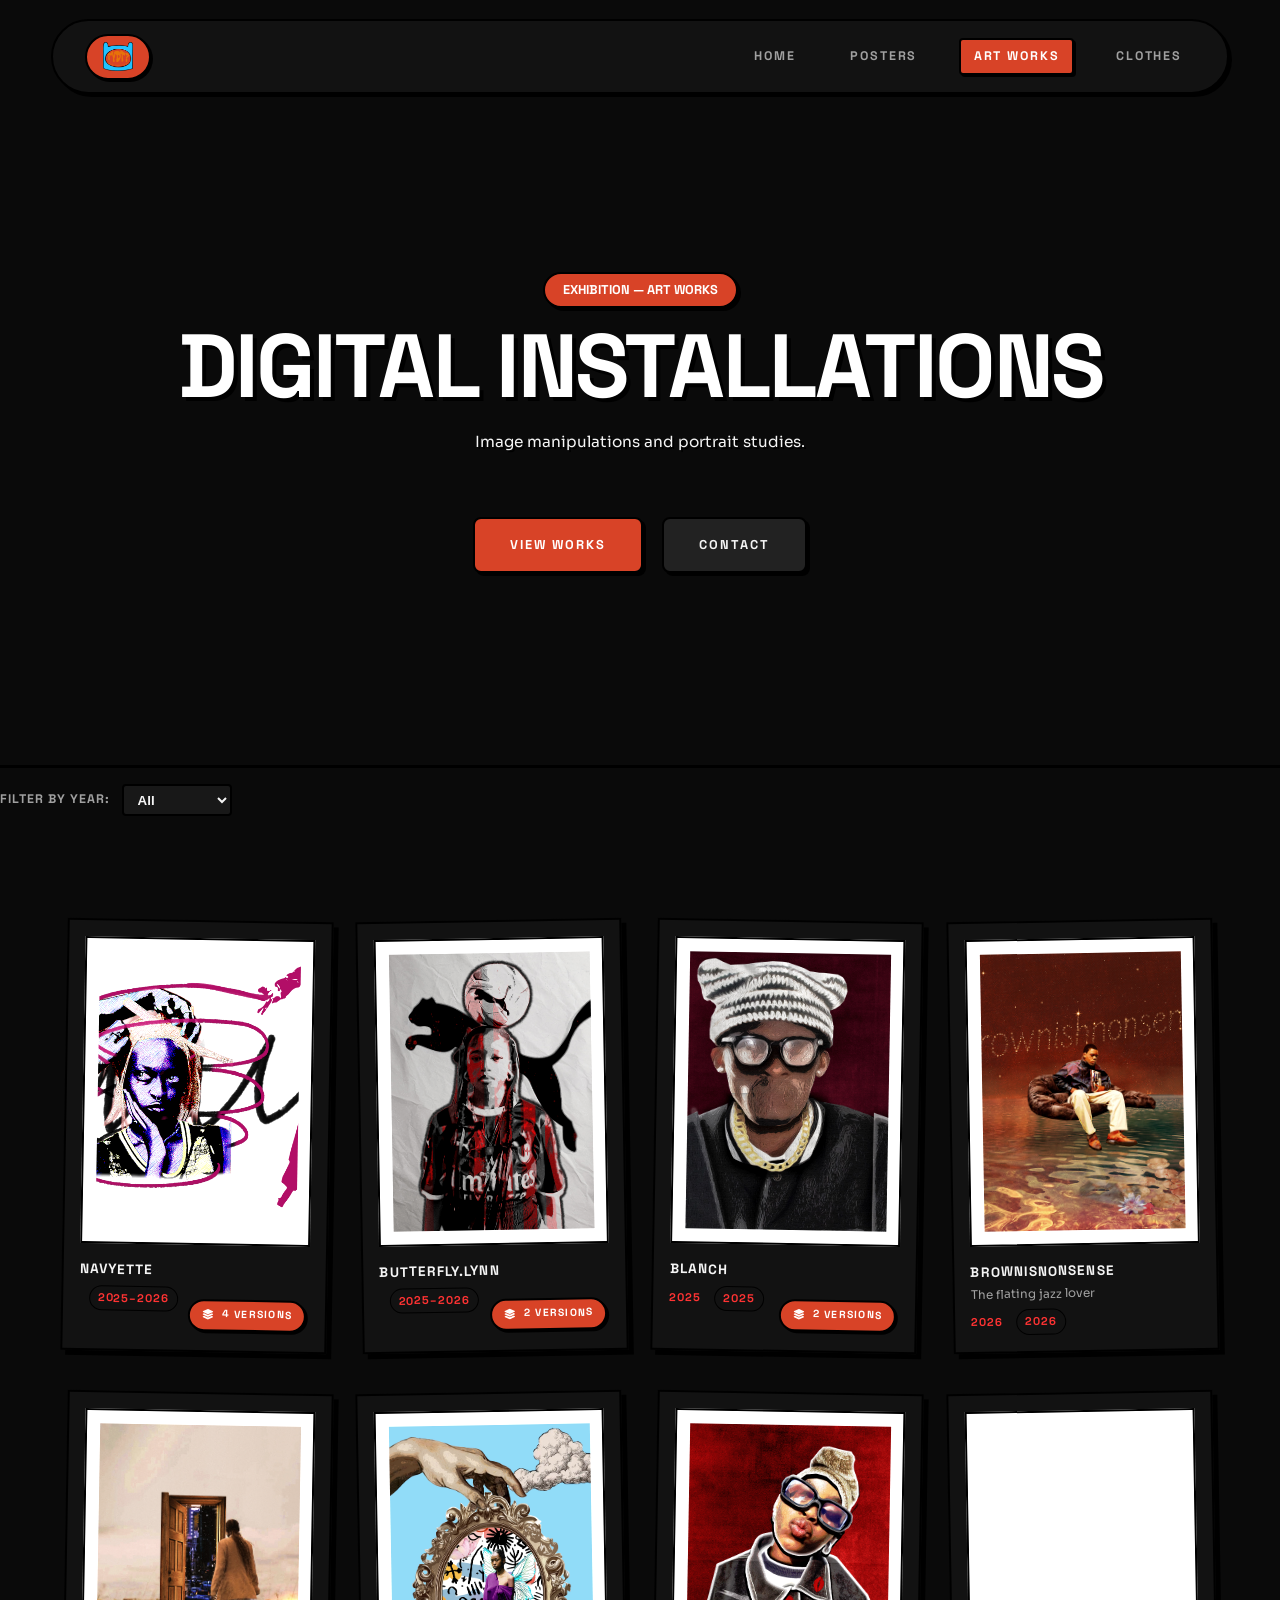
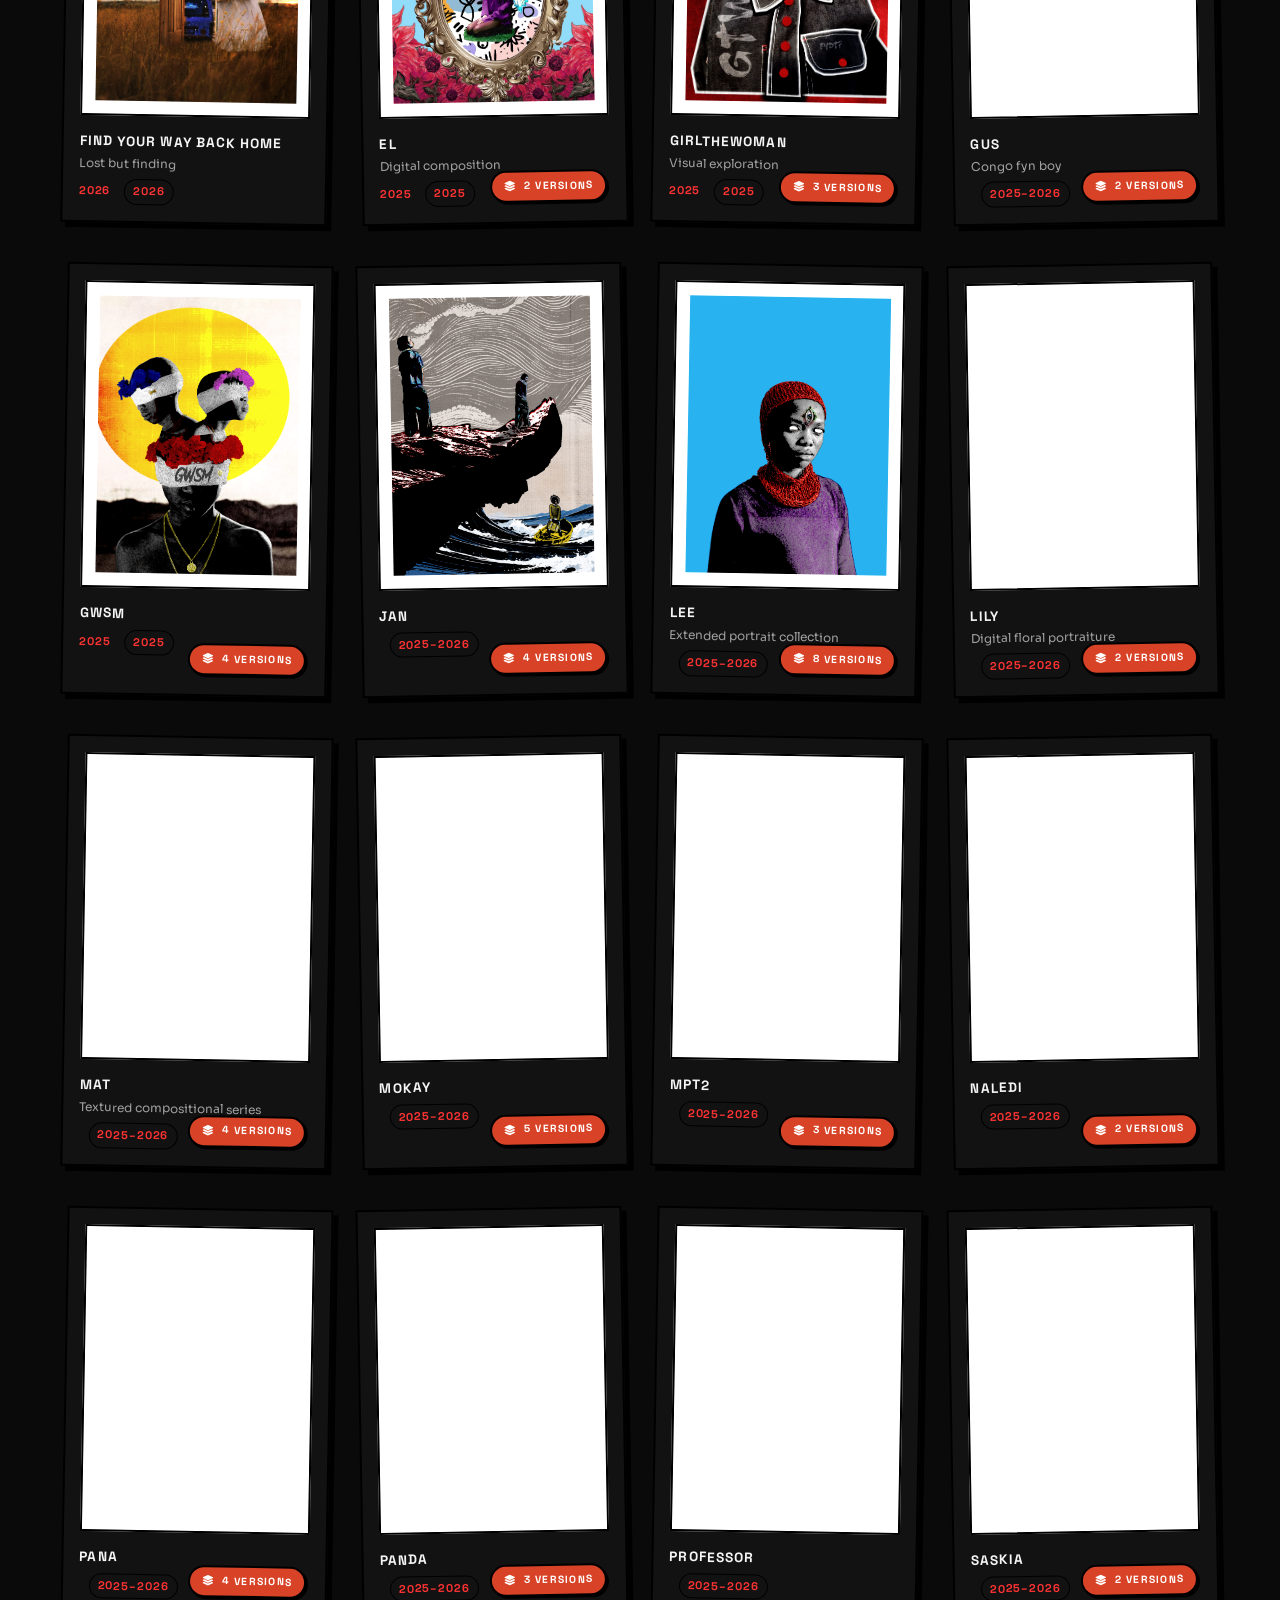
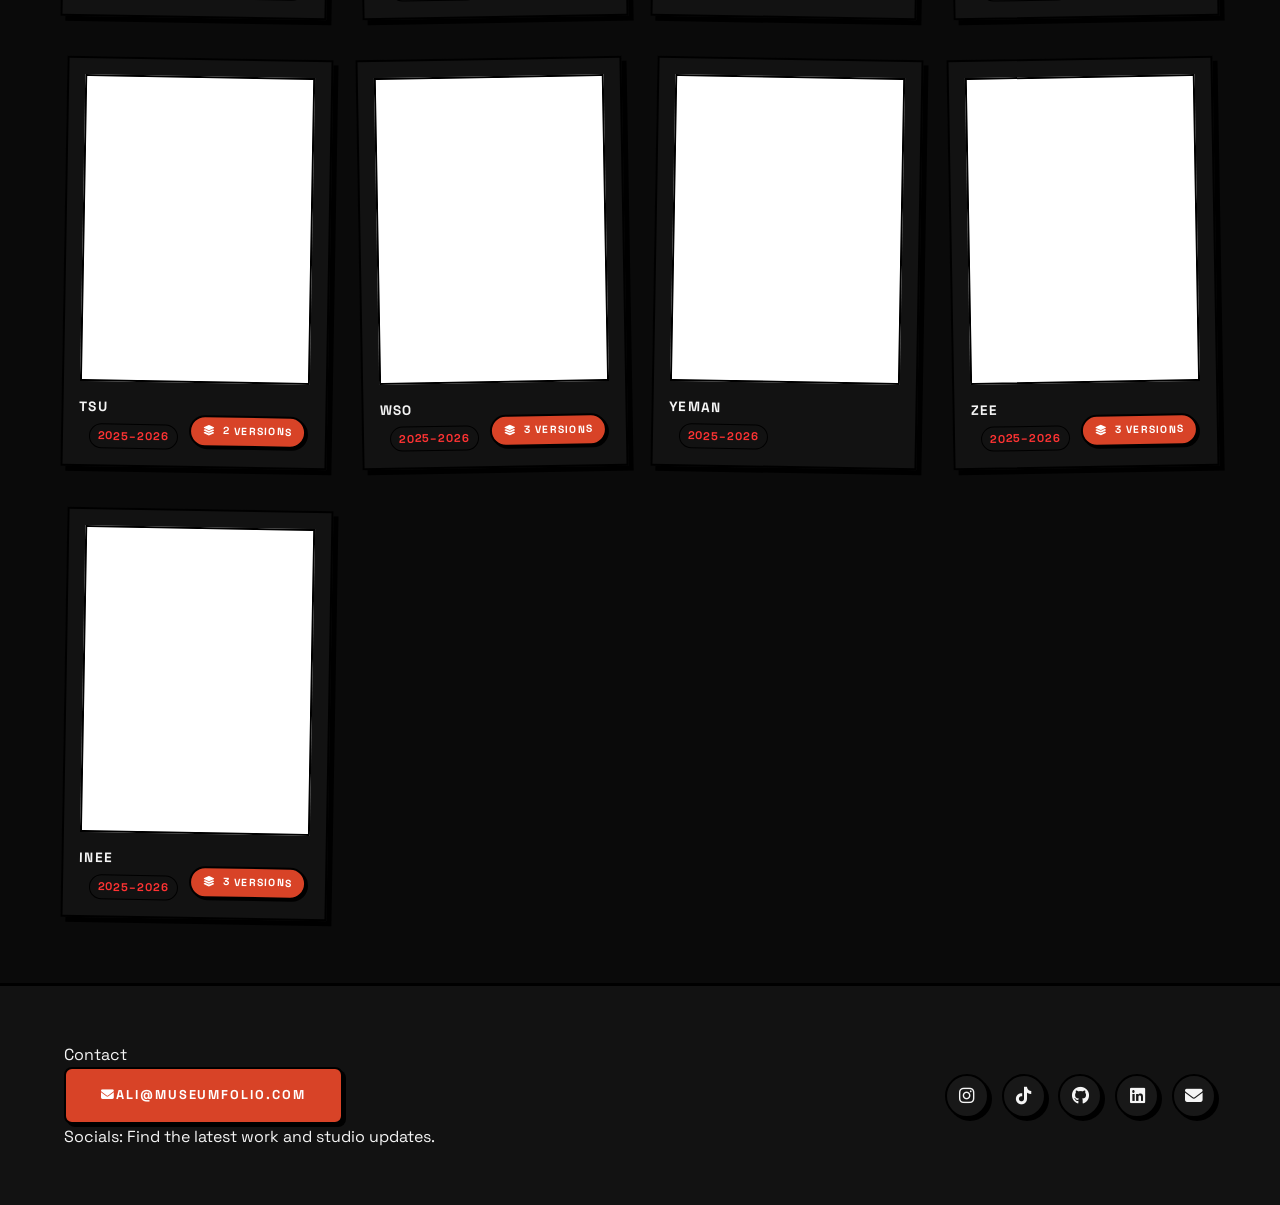
==== Artworks.html @ 9ff0ce9f "My website I had to redo and move everything" ====
<!DOCTYPE html>
<!--
  File: Artworks.html
  Purpose: Art Works gallery — interactive grid with multi-version modal viewer.
  Notes: Groups artwork variations into single cards that expand into popups.
  Last modified: 2026-07-24
-->
<html lang="en">
<head>
  <meta charset="UTF-8">
  <meta name="viewport" content="width=device-width, initial-scale=1.0">
  <meta name="description" content="Visual works, portrait studies, and image manipulations by Ali Muunganirwa.">
  <title>Art Works | Ali Muunganirwa</title>

  <!-- Preconnect & Preload Critical Resources -->
  <link rel="icon" type="image/png" href="Images/FYDT/Favicon.png">
  <link rel="preconnect" href="https://fonts.googleapis.com">
  <link rel="preconnect" href="https://fonts.gstatic.com" crossorigin>
  <link rel="preload" href="https://fonts.googleapis.com/css2?family=Space+Grotesk:wght@400;500;700&family=Sora:wght@400;500;600;700&display=swap" as="style">

  <link href="https://fonts.googleapis.com/css2?family=Space+Grotesk:wght@400;500;700&family=Sora:wght@400;500;600;700&display=swap" rel="stylesheet">
  <link rel="stylesheet" href="https://cdnjs.cloudflare.com/ajax/libs/font-awesome/6.5.2/css/all.min.css">
  <link rel="stylesheet" href="style.css">
</head>
<body class="page-art" data-page="art">

  <!-- ==========================================================================
       LOADING SCREEN
       ========================================================================== -->
  <div class="loading-screen" id="loadingScreen" aria-hidden="true">
    <div class="loading-dots" aria-hidden="true">
      <span></span>
      <span></span>
      <span></span>
    </div>
    <p>Lol you like things</p>
  </div>

  <!-- ==========================================================================
       SITE NAVIGATION HEADER
       ========================================================================== -->
  <header class="site-header">
    <a class="brand" href="Index.html" data-nav="home">
      <span class="nav-logo"><img src="Images/FYDT/Favicon.png" alt="Ali Muunganirwa logo"></span>
    </a>
    <button class="menu-toggle" type="button" aria-label="Toggle menu">
      <span></span><span></span><span></span>
    </button>
    <nav class="site-nav" aria-label="Primary navigation">
      <a href="Index.html" data-nav="home">Home</a>
      <a href="posters.html" data-nav="posters">Posters</a>
      <a href="Artworks.html" data-nav="art" class="active">Art Works</a>
      <a href="clothing.html" data-nav="clothes">Clothes</a>
    </nav>
  </header>

  <main id="main-content">
    <!-- ==========================================================================
         HERO SECTION WITH TEXT ROTATOR
         ========================================================================== -->
    <section class="hero-section">
      <div class="hero-stage">
        <video class="hero-background-video" muted autoplay loop playsinline preload="metadata" aria-hidden="true">
          <source src="Images/Hero/artwork.mp4" type="video/mp4">
          Your browser does not support video playback.
        </video>
        <div class="hero-overlay"></div>
        
        <div class="hero-copy">
          <p class="eyebrow">Exhibition — Art Works</p>
          <h1>Digital Installations</h1>
          
          <!-- Dynamic Text Rotator -->
          <div class="hero-text-rotator" aria-live="polite">
            <span class="rotate-text active">Image manipulations and portrait studies.</span>
            <span class="rotate-text">Arranged like a private digital gallery.</span>
            <span class="rotate-text">Exploring collage, texture, and surreal composition.</span>
          </div>

          <div class="hero-actions">
            <a class="btn btn-dark" href="#gallery">View Works</a>
            <a class="btn btn-secondary" href="#contact">Contact</a>
          </div>
        </div>
      </div>
    </section>

    <!-- ==========================================================================
         ARTWORKS GALLERY GRID
         ========================================================================== -->
    <section class="poster-grid section" id="gallery">

      <!-- Alien Series (4 Versions) -->
      <article class="poster-card reveal artwork-card" 
           data-title="Alien Series" 
           data-meta="4 Versions Available / 2025"
               data-versions='["Images/Artworks/Alien-(1).jpg","Images/Artworks/Alien-(2).jpg","Images/Artworks/Alien-(3).jpg","Images/Artworks/Alien-(4).jpg"]'>
        <div class="image-wrapper">
          <img src="Images/Artworks/Alien-(1).jpg" alt="Alien Series" loading="lazy" decoding="async">
          <span class="version-badge"><i class="fa-solid fa-layer-group"></i> 4 Versions</span>
        </div>
        <div class="poster-meta">
          <h2>Navyette</h2>
    
        </div>
      </article>



      <!-- BL Series (2 Versions) -->
      <article class="poster-card reveal artwork-card" 
           data-title="BL" 
           data-meta="2 Versions Available / 2025"
               data-versions='["Images/Artworks/bl.jpg","Images/Artworks/BL2.jpg"]'>
        <div class="image-wrapper">
          <img src="Images/Artworks/bl.jpg" alt="BL" loading="lazy" decoding="async">
          <span class="version-badge"><i class="fa-solid fa-layer-group"></i> 2 Versions</span>
        </div>
        <div class="poster-meta">
          <h2>Butterfly.lynn</h2>
          
        </div>
      </article>

      <!-- Blanch Series (2 Versions) -->
      <article class="poster-card reveal artwork-card" 
           data-title="Blanch" 
           data-meta="2 Versions Available / 2025"
               data-versions='["Images/Artworks/BLANCH.jpg","Images/Artworks/BLANCH2.jpg"]'>
        <div class="image-wrapper">
          <img src="Images/Artworks/BLANCH.jpg" alt="Blanch" loading="lazy" decoding="async">
          <span class="version-badge"><i class="fa-solid fa-layer-group"></i> 2 Versions</span>
        </div>
        <div class="poster-meta">
          <h2>Blanch</h2>
          <span>2025</span>
        </div>
      </article>

      <!-- Brown V1 -->
      <article class="poster-card reveal artwork-card" 
           data-title="Brown V1" 
           data-meta="Single Artwork / 2026"
               data-versions='["Images/Artworks/Brown v1.jpg"]'>
        <div class="image-wrapper">
          <img src="Images/Artworks/Brown v1.jpg" alt="Brown V1" loading="lazy" decoding="async">
        </div>
        <div class="poster-meta">
          <h2>Brownisnonsense</h2>
          <p>The flating jazz lover</p>
          <span>2026</span>
        </div>
      </article>

      <!-- Door -->
      <article class="poster-card reveal artwork-card" 
           data-title="Door" 
           data-meta="Single Artwork / 2026"
               data-versions='["Images/Artworks/Door.jpg"]'>
        <div class="image-wrapper">
          <img src="Images/Artworks/Door.jpg" alt="Door" loading="lazy" decoding="async">
        </div>
        <div class="poster-meta">
          <h2>Find your way back home</h2>
          <p>Lost but finding</p>
          <span>2026</span>
        </div>
      </article>

      <!-- EL Series (2 Versions) -->
      <article class="poster-card reveal artwork-card" 
           data-title="EL" 
           data-meta="2 Versions Available / 2025–2026"
               data-versions='["Images/Artworks/EL (1).jpg","Images/Artworks/EL (2).jpg"]'>
        <div class="image-wrapper">
          <img src="Images/Artworks/EL (1).jpg" alt="EL" loading="lazy" decoding="async">
          <span class="version-badge"><i class="fa-solid fa-layer-group"></i> 2 Versions</span>
        </div>
        <div class="poster-meta">
          <h2>EL</h2>
          <p>Digital composition</p>
          <span>2025</span>
        </div>
      </article>

      <!-- GTW Series (3 Versions) -->
      <article class="poster-card reveal artwork-card" 
           data-title="GTW" 
           data-meta="3 Versions Available / 2025–2026"
               data-versions='["Images/Artworks/GTW1.jpg","Images/Artworks/GTW2.jpg","Images/Artworks/GTW3.jpg"]'>
        <div class="image-wrapper">
          <img src="Images/Artworks/GTW1.jpg" alt="GTW" loading="lazy" decoding="async">
          <span class="version-badge"><i class="fa-solid fa-layer-group"></i> 3 Versions</span>
        </div>
        <div class="poster-meta">
          <h2>GirlTheWoman</h2>
          <p>Visual exploration</p>
          <span>2025</span>
        </div>
      </article>

      <!-- Gus Series (2 Versions) -->
      <article class="poster-card reveal artwork-card" 
           data-title="Gus" 
           data-meta="2 Versions Available / 2025–2026"
               data-versions='["Images/Artworks/Gus (1).png","Images/Artworks/Gus (2).png"]'>
        <div class="image-wrapper">
          <img src="Images/Artworks/Gus (1).png" alt="Gus" loading="lazy" decoding="async">
          <span class="version-badge"><i class="fa-solid fa-layer-group"></i> 2 Versions</span>
        </div>
        <div class="poster-meta">
          <h2>Gus</h2>
          <p>Congo fyn boy </p>
      
        </div>
      </article>

      <!-- GWSM Series (4 Versions) -->
      <article class="poster-card reveal artwork-card" 
           data-title="GWSM" 
           data-meta="4 Versions Available / 2025–2026"
               data-versions='["Images/Artworks/GWSM-(1).jpg","Images/Artworks/GWSM-(2).jpg","Images/Artworks/GWSM-(3).jpg","Images/Artworks/GWSM-(4).jpg"]'>
        <div class="image-wrapper">
          <img src="Images/Artworks/GWSM-(1).jpg" alt="GWSM" loading="lazy" decoding="async">
          <span class="version-badge"><i class="fa-solid fa-layer-group"></i> 4 Versions</span>
        </div>
        <div class="poster-meta">
          <h2>GWSM</h2>
          <span>2025</span>
        </div>
      </article>

      <!-- Jan Series (4 Versions) -->
      <article class="poster-card reveal artwork-card" 
           data-title="Jan" 
           data-meta="4 Versions Available / 2025–2026"
               data-versions='["Images/Artworks/Jan.jpg","Images/Artworks/Jan- (1).jpg","Images/Artworks/Jan- (2).jpg","Images/Artworks/Jan- (3).jpg"]'>
        <div class="image-wrapper">
          <img src="Images/Artworks/Jan.jpg" alt="Jan" loading="lazy" decoding="async">
          <span class="version-badge"><i class="fa-solid fa-layer-group"></i> 4 Versions</span>
        </div>
        <div class="poster-meta">
          <h2>Jan</h2>
        </div>
      </article>

      <!-- Lee Series (8 Versions) -->
      <article class="poster-card reveal artwork-card" 
           data-title="Lee" 
           data-meta="8 Versions Available / 2025–2026"
               data-versions='["Images/Artworks/Lee.jpg","Images/Artworks/Lee-2.jpg","Images/Artworks/Lee-3.jpg","Images/Artworks/Lee4.jpg","Images/Artworks/Lee5.jpg","Images/Artworks/lee6.jpg","Images/Artworks/lee7.jpg","Images/Artworks/lee8.jpg"]'>
        <div class="image-wrapper">
          <img src="Images/Artworks/Lee.jpg" alt="Lee" loading="lazy" decoding="async">
          <span class="version-badge"><i class="fa-solid fa-layer-group"></i> 8 Versions</span>
        </div>
        <div class="poster-meta">
          <h2>Lee</h2>
          <p>Extended portrait collection</p>
        </div>
      </article>

      <!-- Lily Series (2 Versions) -->
      <article class="poster-card reveal artwork-card" 
           data-title="Lily" 
           data-meta="2 Versions Available / 2025–2026"
               data-versions='["Images/Artworks/lily1.jpg","Images/Artworks/lily2.jpg"]'>
        <div class="image-wrapper">
          <img src="Images/Artworks/lily1.jpg" alt="Lily" loading="lazy" decoding="async">
          <span class="version-badge"><i class="fa-solid fa-layer-group"></i> 2 Versions</span>
        </div>
        <div class="poster-meta">
          <h2>Lily</h2>
          <p>Digital floral portraiture</p>
        </div>
      </article>

      <!-- Mat Series (4 Versions) -->
      <article class="poster-card reveal artwork-card" 
           data-title="Mat" 
           data-meta="4 Versions Available / 2025–2026"
               data-versions='["Images/Artworks/Mat (1).jpg","Images/Artworks/Mat (2).jpg","Images/Artworks/Mat (3).jpg","Images/Artworks/Mat (4).jpg"]'>
        <div class="image-wrapper">
          <img src="Images/Artworks/Mat (1).jpg" alt="Mat" loading="lazy" decoding="async">
          <span class="version-badge"><i class="fa-solid fa-layer-group"></i> 4 Versions</span>
        </div>
        <div class="poster-meta">
          <h2>Mat</h2>
          <p>Textured compositional series</p>
        </div>
      </article>

      <!-- Mokay Series (5 Versions) -->
      <article class="poster-card reveal artwork-card" 
           data-title="Mokay" 
           data-meta="5 Versions Available / 2025–2026"
               data-versions='["Images/Artworks/mokay.jpg","Images/Artworks/mokay2.jpg","Images/Artworks/mokay3.jpg","Images/Artworks/mokay4.jpg","Images/Artworks/mokay5.jpg"]'>
        <div class="image-wrapper">
          <img src="Images/Artworks/mokay.jpg" alt="Mokay" loading="lazy" decoding="async">
          <span class="version-badge"><i class="fa-solid fa-layer-group"></i> 5 Versions</span>
        </div>
        <div class="poster-meta">
          <h2>Mokay</h2>
        </div>
      </article>

      <!-- Mpt2 Series (3 Versions) -->
      <article class="poster-card reveal artwork-card" 
           data-title="Mpt2" 
           data-meta="3 Versions Available / 2025–2026"
               data-versions='["Images/Artworks/Mpt2 (1).jpg","Images/Artworks/Mpt2 (2).jpg","Images/Artworks/Mpt2 (3).jpg"]'>
        <div class="image-wrapper">
          <img src="Images/Artworks/Mpt2 (1).jpg" alt="Mpt2" loading="lazy" decoding="async">
          <span class="version-badge"><i class="fa-solid fa-layer-group"></i> 3 Versions</span>
        </div>
        <div class="poster-meta">
          <h2>Mpt2</h2>
        </div>
      </article>

      <!-- Nale Series (2 Versions) -->
      <article class="poster-card reveal artwork-card" 
           data-title="Nale" 
           data-meta="2 Versions Available / 2025–2026"
               data-versions='["Images/Artworks/nale.jpg","Images/Artworks/nale2.jpg"]'>
        <div class="image-wrapper">
          <img src="Images/Artworks/nale.jpg" alt="Nale" loading="lazy" decoding="async">
          <span class="version-badge"><i class="fa-solid fa-layer-group"></i> 2 Versions</span>
        </div>
        <div class="poster-meta">
          <h2>Naledi</h2>
        </div>
      </article>


      <!-- Pana Series (4 Versions) -->
      <article class="poster-card reveal artwork-card" 
           data-title="Pana" 
           data-meta="4 Versions Available / 2025–2026"
               data-versions='["Images/Artworks/Pana-(1).jpg","Images/Artworks/Pana-(2).jpg","Images/Artworks/Pana-(3).jpg","Images/Artworks/Pana-(4).jpg"]'>
        <div class="image-wrapper">
          <img src="Images/Artworks/Pana-(1).jpg" alt="Pana" loading="lazy" decoding="async">
          <span class="version-badge"><i class="fa-solid fa-layer-group"></i> 4 Versions</span>
        </div>
        <div class="poster-meta">
          <h2>Pana</h2>
        </div>
      </article>

      <!-- Panda Series (3 Versions) -->
      <article class="poster-card reveal artwork-card" 
           data-title="Panda" 
           data-meta="3 Versions Available / 2025–2026"
               data-versions='["Images/Artworks/Panda-(1).jpg","Images/Artworks/Panda-(2).jpg","Images/Artworks/Panda-(3).jpg"]'>
        <div class="image-wrapper">
          <img src="Images/Artworks/Panda-(1).jpg" alt="Panda" loading="lazy" decoding="async">
          <span class="version-badge"><i class="fa-solid fa-layer-group"></i> 3 Versions</span>
        </div>
        <div class="poster-meta">
          <h2>Panda</h2>
        </div>
      </article>

      <!-- Professor -->
      <article class="poster-card reveal artwork-card" 
           data-title="Professor" 
           data-meta="Single Artwork / 2025–2026"
               data-versions='["Images/Artworks/Professor.png"]'>
        <div class="image-wrapper">
          <img src="Images/Artworks/Professor.png" alt="Professor" loading="lazy" decoding="async">
        </div>
        <div class="poster-meta">
          <h2>Professor</h2>
        </div>
      </article>

      <!-- Saskia Series (2 Versions) -->
      <article class="poster-card reveal artwork-card" 
           data-title="Saskia" 
           data-meta="2 Versions Available / 2025–2026"
               data-versions='["Images/Artworks/Saskia.jpg","Images/Artworks/Saskia-(1).jpg"]'>
        <div class="image-wrapper">
          <img src="Images/Artworks/Saskia.jpg" alt="Saskia" loading="lazy" decoding="async">
          <span class="version-badge"><i class="fa-solid fa-layer-group"></i> 2 Versions</span>
        </div>
        <div class="poster-meta">
          <h2>Saskia</h2>
        </div>
      </article>

      <!-- Tsu Series (2 Versions) -->
      <article class="poster-card reveal artwork-card" 
           data-title="Tsu" 
           data-meta="2 Versions Available / 2025–2026"
               data-versions='["Images/Artworks/Tsu.jpg","Images/Artworks/Tsu(2).jpg"]'>
        <div class="image-wrapper">
          <img src="Images/Artworks/Tsu.jpg" alt="Tsu" loading="lazy" decoding="async">
          <span class="version-badge"><i class="fa-solid fa-layer-group"></i> 2 Versions</span>
        </div>
        <div class="poster-meta">
          <h2>Tsu</h2>
        </div>
      </article>

      <!-- WSO Series (3 Versions) -->
      <article class="poster-card reveal artwork-card" 
           data-title="WSO" 
           data-meta="3 Versions Available / 2025–2026"
               data-versions='["Images/Artworks/WSO (1).jpg","Images/Artworks/WSO (2).jpg","Images/Artworks/WSO (3).jpg"]'>
        <div class="image-wrapper">
          <img src="Images/Artworks/WSO (1).jpg" alt="WSO" loading="lazy" decoding="async">
          <span class="version-badge"><i class="fa-solid fa-layer-group"></i> 3 Versions</span>
        </div>
        <div class="poster-meta">
          <h2>WSO</h2>
        </div>
      </article>

      <!-- Yeman -->
      <article class="poster-card reveal artwork-card" 
           data-title="Yeman" 
           data-meta="Single Artwork / 2025–2026"
               data-versions='["Images/Artworks/Yeman.jpg"]'>
        <div class="image-wrapper">
          <img src="Images/Artworks/Yeman.jpg" alt="Yeman" loading="lazy" decoding="async">
        </div>
        <div class="poster-meta">
          <h2>Yeman</h2>
        </div>
      </article>

      <!-- Zee Series (3 Versions) -->
      <article class="poster-card reveal artwork-card" 
           data-title="Zee" 
           data-meta="3 Versions Available / 2025–2026"
               data-versions='["Images/Artworks/Zee.jpg","Images/Artworks/zee2.jpg","Images/Artworks/zee3.jpg"]'>
        <div class="image-wrapper">
          <img src="Images/Artworks/Zee.jpg" alt="Zee" loading="lazy" decoding="async">
          <span class="version-badge"><i class="fa-solid fa-layer-group"></i> 3 Versions</span>
        </div>
        <div class="poster-meta">
          <h2>Zee</h2>
        </div>
      </article>


      <!-- Inee -->
      <article class="poster-card reveal artwork-card" 
           data-title="Inee" 
           data-meta="2 Versions Available / 2025–2026"
               data-versions='["Images/Artworks/leen1.jpg","Images/Artworks/leen2.jpg"]'>
        <div class="image-wrapper">
          <img src="Images/Artworks/leen1.jpg" alt="Inee" loading="lazy" decoding="async">
          <span class="version-badge"><i class="fa-solid fa-layer-group"></i> 3 Versions</span>
        </div>
        <div class="poster-meta">
          <h2>Inee</h2>
        </div>
      </article>

    </section>
  </main>

 <!-- ==========================================================================
       FOOTER
       ========================================================================== -->
  <footer class="site-footer" id="contact">
    <div class="footer-info">
      <p class="eyebrow">Contact</p>
      <div class="email-cta">
        <a href="mailto:ali@museumfolio.com" class="btn btn-dark email-btn">
          <i class="fa-solid fa-envelope" aria-hidden="true"></i>
          <span>ali@museumfolio.com</span>
        </a>
      </div>
      <p class="footer-subtext">Socials: Find the latest work and studio updates.</p>
    </div>
    <div class="social-links">
      <a href="https://www.instagram.com/finnyoudidthis/" target="_blank" rel="noreferrer" aria-label="Instagram">
        <i class="fab fa-instagram" aria-hidden="true"></i>
      </a>
      <a href="https://www.tiktok.com/" target="_blank" rel="noreferrer" aria-label="TikTok">
        <i class="fab fa-tiktok" aria-hidden="true"></i>
      </a>
      <a href="https://github.com/" target="_blank" rel="noreferrer" aria-label="GitHub">
        <i class="fab fa-github" aria-hidden="true"></i>
      </a>
      <a href="https://www.linkedin.com/" target="_blank" rel="noreferrer" aria-label="LinkedIn">
        <i class="fab fa-linkedin" aria-hidden="true"></i>
      </a>
      <a href="mailto:ali@museumfolio.com" aria-label="Email Direct">
        <i class="fas fa-envelope" aria-hidden="true"></i>
      </a>
    </div>
  </footer>

  <!-- ==========================================================================
       POP-UP LIGHTBOX MODAL (MULTI-VERSION & MULTI-VARIANT SUPPORT)
       ========================================================================== -->
  <div class="art-modal" id="artModal" role="dialog" aria-modal="true" aria-labelledby="modalTitle" aria-hidden="true">
    <div class="art-modal-container">
      <button class="art-modal-close" aria-label="Close modal">&times;</button>
      <div class="art-modal-stage">
        <button class="modal-nav prev" aria-label="Previous image">&larr;</button>
        <img src="" alt="Selected Artwork Preview" class="reward-preview-img" id="modalImage">
        <button class="modal-nav next" aria-label="Next image">&rarr;</button>
      </div>
      <div class="art-modal-sidebar">
        <div class="modal-meta-header">
          <h2 class="modal-title" id="modalTitle">ARTWORK DETAILS</h2>
          <span class="category-tag"></span>
        </div>
        <div class="modal-meta-body">
          <p class="modal-description"></p>
        </div>
        <div class="version-section">
          <span class="version-section-title">Versions / Angles</span>
          <div class="version-thumbnails"></div>
        </div>
      </div>
    </div>
  </div>

  <!-- ==========================================================================
       SCRIPTS
       ========================================================================== -->
  <script src="https://cdnjs.cloudflare.com/ajax/libs/gsap/3.12.5/gsap.min.js"></script>
  <script src="https://unpkg.com/lenis@1.1.21/dist/lenis.min.js"></script>
  <script src="script.js"></script>

  <!-- Instant Preloader Safeguard Script -->
  <script>
    (function() {
      const loader = document.getElementById('loadingScreen');
      const dismissLoader = () => {
        if (loader && !loader.classList.contains('hidden')) {
          loader.classList.add('hidden');
          document.body.classList.add('loaded');
        }
      };

      if (document.readyState === 'interactive' || document.readyState === 'complete') {
        dismissLoader();
      } else {
        document.addEventListener('DOMContentLoaded', dismissLoader);
      }

      setTimeout(dismissLoader, 1200);
    })();
  </script>
</body>
</html>
---- style.css ----
/* ==========================================================================
   PRODUCTION CSS ARCHITECTURE — EDITORIAL GALLERY & DIGITAL STUDIO
   Aesthetic: Raw Grunge / Neo-Brutalist Indie Zine / High-Contrast Tactile
   ========================================================================== */

/* --------------------------------------------------------------------------
   01. DESIGN SYSTEM & COLOR TOKENS (PUNK GRUNGE / NEO-BRUTALIST THEME)
   -------------------------------------------------------------------------- */
:root {
  /* Color System - Pitch Black, Dark Slate & Rust Accent */
  --bg-primary: #0a0a0a;
  --bg-secondary: #121212;
  --bg-surface: #181818;
  --bg-surface-elevated: #222222;

  --text-main: #f5f5f5;
  --text-muted: #a0a0a0;
  --text-dim: #666666;

  /* Raw Accent Colors */
  --accent: #d84327;
  --accent-hot: #ff3333;
  --accent-glow: rgba(216, 67, 39, 0.4);
  --accent-subtle: rgba(216, 67, 39, 0.15);

  /* Hard Brutalist Borders & Shadow System */
  --border-subtle: #262626;
  --border-accent: #d84327;
  --border-accent-strong: #ff3333;
  --border-strong: #000000;

  --shadow-hard-sm: 3px 3px 0px #000000;
  --shadow-hard-md: 5px 5px 0px #000000;
  --shadow-hard-lg: 8px 8px 0px #000000;

  /* Typography Families */
  --font-display: 'Space Grotesk', -apple-system, BlinkMacSystemFont, sans-serif;
  --font-body: 'Sora', -apple-system, BlinkMacSystemFont, sans-serif;
  --font-editorial: 'Cormorant Garamond', Georgia, serif;
  --font-accent: 'Permanent Marker', cursive, sans-serif;

  /* Spatial Geometry - Tactile Rounded Blocks & Sharp Cutouts */
  --radius-none: 0px;
  --radius-sm: 4px;
  --radius-md: 8px;
  --radius-lg: 12px;
  --radius-pill: 9999px;
  --radius: 6px;

  /* Elevation & Lighting */
  --shadow-sm: var(--shadow-hard-sm);
  --shadow-md: var(--shadow-hard-md);
  --shadow-lg: var(--shadow-hard-lg);
  --shadow-glow: 0 0 30px var(--accent-glow);
  --shadow: var(--shadow-hard-md);

  /* Glassmorphism Filters */
  --glass-blur: blur(0px); /* Stripped blur for clean brutalist edges */
  --glass-blur-heavy: blur(0px);

  /* Tactile Physical Motion */
  --ease-tactile: cubic-bezier(0.2, 0.8, 0.2, 1);
  --transition-fast: 0.12s var(--ease-tactile);
  --transition-smooth: 0.25s var(--ease-tactile);
}

/* --------------------------------------------------------------------------
   02. RESET & BASE ARCHITECTURE
   -------------------------------------------------------------------------- */
*, *::before, *::after {
  box-sizing: border-box;
  margin: 0;
  padding: 0;
}

html {
  scroll-behavior: smooth;
  font-size: 16px;
  background-color: var(--bg-primary);
  color-scheme: dark;
}

html.lenis, html.lenis body {
  height: auto;
}

.lenis.lenis-smooth {
  scroll-behavior: auto !important;
}

body {
  font-family: var(--font-body);
  background-color: var(--bg-primary);
  color: var(--text-main);
  line-height: 1.6;
  overflow-x: hidden;
  -webkit-font-smoothing: antialiased;
  text-rendering: optimizeLegibility;
  position: relative;
  min-height: 100vh;
}

body.nav-open {
  overflow: hidden; /* Prevents background scrolling when mobile menu is open */
}

a {
  color: inherit;
  text-decoration: none;
  transition: all var(--transition-fast);
}

img {
  display: block;
  max-width: 100%;
  height: auto;
  object-fit: cover;
  border-radius: 0 !important;
  border: 2px solid var(--border-strong);
  content-visibility: auto;
}

button {
  font: inherit;
  background: none;
  border: none;
  cursor: pointer;
  color: inherit;
}

::selection {
  background: var(--accent-hot);
  color: #000000;
}

/* --------------------------------------------------------------------------
   03. ATMOSPHERIC MOVING CLOUDS & SKY BACKGROUND (GRUNGE TONE)
   -------------------------------------------------------------------------- */
body::before {
  content: '';
  position: fixed;
  inset: -20%;
  width: 140%;
  height: 140%;
  background: 
    radial-gradient(ellipse at 20% 20%, rgba(216, 67, 39, 0.12) 0%, transparent 50%),
    radial-gradient(ellipse at 80% 70%, rgba(255, 51, 51, 0.08) 0%, transparent 60%),
    radial-gradient(ellipse at 50% 30%, rgba(18, 18, 18, 0.95) 0%, transparent 70%);
  pointer-events: none;
  z-index: -3;
}

/* Moving Film Grain Cloud Texture Layers */
body::after {
  content: '';
  position: fixed;
  inset: -50%;
  width: 200%;
  height: 200%;
  background-image: 
    radial-gradient(circle at 30% 40%, rgba(255, 255, 255, 0.03) 0%, transparent 20%),
    radial-gradient(circle at 70% 60%, rgba(216, 67, 39, 0.05) 0%, transparent 25%),
    radial-gradient(circle at 40% 80%, rgba(255, 255, 255, 0.02) 0%, transparent 18%);
  filter: contrast(1.2);
  pointer-events: none;
  z-index: -2;
  opacity: 0.85;
  animation: floatClouds 45s ease-in-out infinite alternate;
  will-change: transform;
}

@keyframes floatClouds {
  0% { transform: translate(0, 0) scale(1); }
  50% { transform: translate(-4%, 3%) scale(1.05); }
  100% { transform: translate(3%, -4%) scale(0.98); }
}

#starCanvas {
  position: fixed;
  inset: 0;
  z-index: -1;
  pointer-events: none;
  opacity: 0.25;
  mix-blend-mode: screen;
}

@media (max-width: 850px) {
  body::after {
    animation: none;
    filter: none;
    opacity: 0.3;
  }
}

/* --------------------------------------------------------------------------
   Mobile Performance & Responsive Layout Enhancements
   - Reduce costly animations on small devices
   - Simplify card transforms and grid for mobile
   - Show mobile menu toggle and provide an accessible nav overlay
   -------------------------------------------------------------------------- */

/* Prefer vertical pan scrolling on touch devices */
html, body, .section { touch-action: pan-y; }

/* Target small screens */
@media (max-width: 850px) {
  .poster-grid,
  .art-grid,
  .fashion-grid,
  .collection-grid,
  .grid {
    grid-template-columns: repeat(2, 1fr);
    gap: 1rem;
    padding-bottom: 2rem;
  }

  .poster-card,
  .art-card,
  .fashion-card,
  .artwork-card,
  .project-card,
  .collection-card,
  .card {
    transform: none !important;
    will-change: transform, opacity;
    padding: 0.6rem;
  }

  .poster-card:hover,
  .art-card:hover,
  .fashion-card:hover,
  .artwork-card:hover,
  .project-card:hover,
  .collection-card:hover,
  .card:hover {
    transform: none !important;
    box-shadow: none !important;
  }

  .poster-card img,
  .art-card img,
  .fashion-card img,
  .artwork-card img {
    aspect-ratio: 3 / 4;
    padding: 0.5rem !important;
  }

  .menu-toggle { display: inline-flex; }
  .site-nav { display: none !important; }

  body.nav-open .site-nav {
    display: flex !important;
    position: fixed;
    top: 6rem;
    left: 4vw;
    right: 4vw;
    background: var(--bg-secondary);
    padding: 1rem 1.2rem;
    border-radius: var(--radius-md);
    flex-direction: column;
    gap: 0.8rem;
    z-index: 1002;
    border: 2px solid var(--border-strong);
  }

  .art-modal-container {
    grid-template-columns: 1fr !important;
    max-width: 95% !important;
    height: 85vh !important;
  }

  .year-filter { margin: 0.6rem 0; }
  .cursor-dot { display: none !important; }
}

@media (max-width: 480px) {
  .poster-grid,
  .art-grid,
  .fashion-grid,
  .collection-grid,
  .grid {
    grid-template-columns: 1fr;
    gap: 0.8rem;
  }

  .year-filter label { display: none; }
  .hero-copy h1 { font-size: clamp(2rem, 8vw, 3.5rem); }
}

/* Disable heavier animations and transitions when the JS adds the no-animations class */
.no-animations .hero-copy,
.no-animations .rotate-text,
.no-animations .poster-card,
.no-animations .art-modal,
.no-animations .site-header,
.no-animations .loading-dots span {
  animation: none !important;
  transition: none !important;
}

.no-animations body::after { animation: none !important; }


/* --------------------------------------------------------------------------
   04. CURSOR & PRELOADER
   -------------------------------------------------------------------------- */
.cursor-dot {
  position: fixed;
  top: 0;
  left: 0;
  width: 18px;
  height: 18px;
  border: 2px solid #ffffff;
  border-radius: 0%; /* Sharp Brutalist Cursor Frame */
  pointer-events: none;
  transform: translate(-50%, -50%);
  z-index: 10000;
  transition: width 0.15s var(--ease-tactile), height 0.15s var(--ease-tactile), background-color 0.15s ease;
  mix-blend-mode: difference;
  display: none;
}

.cursor-dot.active {
  width: 45px;
  height: 45px;
  background-color: var(--accent-hot);
  border-color: #000000;
  opacity: 0.9;
}

@media (pointer: fine) {
  .cursor-dot { display: block; }
}

.loading-screen {
  position: fixed;
  inset: 0;
  background: var(--bg-primary);
  display: flex;
  flex-direction: column;
  align-items: center;
  justify-content: center;
  gap: 1.5rem;
  z-index: 9999;
  transition: opacity 0.4s var(--ease-tactile), visibility 0.4s ease;
}

.loading-screen p {
  font-family: var(--font-display);
  font-size: 0.85rem;
  font-weight: 800;
  letter-spacing: 0.2em;
  text-transform: uppercase;
  color: var(--text-main);
}

.loading-screen.hidden {
  opacity: 0;
  visibility: hidden;
}

.loading-dots {
  display: flex;
  gap: 0.8rem;
}

.loading-dots span {
  width: 14px;
  height: 14px;
  border-radius: 2px;
  background: var(--accent);
  border: 1.5px solid var(--border-strong);
  box-shadow: 2px 2px 0px #000000;
  animation: dotPulse 1.2s infinite;
}

.loading-dots span:nth-child(2) { animation-delay: 0.2s; }
.loading-dots span:nth-child(3) { animation-delay: 0.4s; }

@keyframes dotPulse {
  0%, 100% { transform: scale(0.8); opacity: 0.4; }
  50% { transform: scale(1.2); opacity: 1; background: var(--accent-hot); }
}

/* --------------------------------------------------------------------------
   05. NAVIGATION & FLOATING HEADER
   -------------------------------------------------------------------------- */
.site-header {
  position: fixed;
  top: 1.2rem;
  left: 4vw;
  right: 4vw;
  z-index: 1000;
  display: flex;
  align-items: center;
  justify-content: space-between;
  padding: 0.8rem 2rem;
  background: var(--bg-secondary);
  border: 2.5px solid var(--border-strong);
  border-radius: var(--radius-pill);
  box-shadow: var(--shadow-hard-sm);
  opacity: 0;
  transform: translateY(-20px);
  transition: all 0.3s var(--ease-tactile);
}

body.loaded .site-header {
  opacity: 1;
  transform: translateY(0);
}

.site-header.scrolled {
  background: var(--bg-primary);
  border-color: var(--border-strong);
  box-shadow: var(--shadow-hard-md);
}

.brand {
  font-family: var(--font-display);
  font-size: 0.85rem;
  font-weight: 800;
  letter-spacing: 0.2em;
  text-transform: uppercase;
}

.nav-logo {
  display: inline-flex;
  align-items: center;
  justify-content: center;
  padding: 0.4rem 1rem;
  border: 2px solid var(--border-strong);
  border-radius: var(--radius-pill);
  background: var(--accent);
  box-shadow: 2px 2px 0px #000000;
  transition: all var(--transition-fast);
}

.nav-logo:hover {
  background: var(--accent-hot);
  transform: translate(-1px, -1px);
  box-shadow: 3px 3px 0px #000000;
}

.nav-logo img {
  height: 1.8rem;
  width: auto;
  object-fit: contain;
  background: transparent !important;
  border: none !important;
  padding: 0 !important;
}

.site-nav {
  display: flex;
  gap: 1.8rem;
  align-items: center;
}

.site-nav a {
  font-family: var(--font-display);
  font-size: 0.78rem;
  font-weight: 800;
  text-transform: uppercase;
  letter-spacing: 0.15em;
  color: var(--text-muted);
  position: relative;
  padding: 0.4rem 0.8rem;
  border-radius: var(--radius-sm);
}

.site-nav a:hover,
.site-nav a.active {
  color: #ffffff;
  background: var(--accent);
  border: 2px solid var(--border-strong);
  box-shadow: 2px 2px 0px #000000;
}

.menu-toggle {
  display: none;
  flex-direction: column;
  justify-content: space-between;
  width: 28px;
  height: 20px;
  background: transparent;
  padding: 0;
  z-index: 1001;
}

.menu-toggle span {
  width: 100%;
  height: 3px;
  background: var(--text-main);
  border: 1px solid var(--border-strong);
  transition: all 0.2s ease;
}

.menu-toggle.active span:nth-child(1) {
  transform: translateY(8px) rotate(45deg);
  background: var(--accent-hot);
}
.menu-toggle.active span:nth-child(2) {
  opacity: 0;
}
.menu-toggle.active span:nth-child(3) {
  transform: translateY(-9px) rotate(-45deg);
  background: var(--accent-hot);
}

.nav-backdrop {
  display: none;
}

@media (max-width: 850px) {
  .nav-backdrop {
    display: block;
    position: fixed;
    inset: 0;
    background: rgba(10, 10, 10, 0.85);
    z-index: 998;
    opacity: 0;
    visibility: hidden;
    transition: opacity 0.3s ease, visibility 0.3s ease;
  }

  body.nav-open .nav-backdrop {
    opacity: 1;
    visibility: visible;
  }
}

/* --------------------------------------------------------------------------
   06. HERO SECTION & FULL-SCREEN VIDEO
   -------------------------------------------------------------------------- */
.hero-section,
.page-hero {
  position: relative;
  min-height: 85vh;
  width: 100%;
  display: flex;
  align-items: center;
  justify-content: center;
  padding: 0 5vw;
  overflow: hidden;
  border-bottom: 3px solid var(--border-strong);
}

.hero-stage {
  position: relative;
  width: 100%;
  min-height: 85vh;
  display: grid;
  align-items: center;
  justify-content: center;
  padding-top: 5rem;
}

/* Strict Hero Background Video Reset */
video.hero-background-video,
.hero-background-video {
  position: absolute !important;
  inset: 0 !important;
  top: 0 !important;
  left: 0 !important;
  width: 100% !important;
  height: 100% !important;
  min-width: 100% !important;
  min-height: 100% !important;
  max-width: none !important;
  max-height: none !important;
  object-fit: cover !important;
  z-index: 0 !important;
  border: none !important;
  padding: 0 !important;
  margin: 0 !important;
  box-shadow: none !important;
  filter: contrast(1.2) brightness(0.75) grayscale(0.2); 
}

.hero-overlay {
  position: absolute;
  inset: 0;
  background: linear-gradient(180deg, rgba(10, 10, 10, 0.35) 0%, rgba(10, 10, 10, 0.8) 100%);
  z-index: 1;
}

.hero-copy {
  position: relative;
  z-index: 2;
  max-width: 950px;
  padding: 3rem 0;
  text-align: center;
  animation: heroFadeInOut 8s ease-in-out infinite;
}

@keyframes heroFadeInOut {
  0% { opacity: 0; transform: translateY(12px); }
  15% { opacity: 1; transform: translateY(0); }
  85% { opacity: 1; transform: translateY(0); }
  100% { opacity: 0; transform: translateY(-12px); }
}

.hero-copy h1 {
  font-family: var(--font-display);
  font-size: clamp(3rem, 7vw, 6.5rem);
  line-height: 0.95;
  letter-spacing: -0.03em;
  text-transform: uppercase;
  margin-bottom: 1.2rem;
  font-weight: 900;
  color: #ffffff;
  display: inline-block;
  text-shadow: 4px 4px 0px #000000;
}

.hero-copy .eyebrow {
  display: inline-block;
  text-transform: uppercase;
  font-family: var(--font-display);
  font-weight: 800;
  font-size: 0.8rem;
  color: #fff;
  background: var(--accent);
  padding: 6px 18px;
  border-radius: var(--radius-pill);
  border: 2px solid var(--border-strong);
  box-shadow: var(--shadow-hard-sm);
  margin-bottom: 1rem;
}

.hero-text-rotator {
  position: relative;
  min-height: 3.5rem;
  margin-bottom: 2rem;
}

.rotate-text {
  position: absolute;
  top: 0;
  left: 50%;
  transform: translateX(-50%);
  width: 100%;
  font-size: clamp(0.95rem, 1.2vw, 1.2rem);
  color: var(--text-main);
  max-width: 620px;
  line-height: 1.7;
  opacity: 0;
  transition: opacity 0.4s var(--ease-tactile);
  pointer-events: none;
  text-shadow: 2px 2px 0px #000000;
}

.rotate-text.active {
  opacity: 1;
  pointer-events: auto;
}

.hero-actions {
  display: flex;
  justify-content: center;
  flex-wrap: wrap;
  gap: 1.2rem;
}

.scroll-indicator {
  position: absolute;
  bottom: 2rem;
  left: 50%;
  transform: translateX(-50%);
  z-index: 2;
  display: flex;
  flex-direction: column;
  align-items: center;
  gap: 0.6rem;
  font-family: var(--font-display);
  font-size: 0.7rem;
  font-weight: 800;
  letter-spacing: 0.25em;
  text-transform: uppercase;
  color: var(--text-muted);
}

.scroll-indicator span {
  width: 2px;
  height: 40px;
  background: var(--border-subtle);
  border: 1px solid var(--border-strong);
  position: relative;
  overflow: hidden;
}

.scroll-indicator span::before {
  content: '';
  position: absolute;
  top: 0;
  left: 0;
  width: 100%;
  height: 50%;
  background: var(--accent-hot);
  animation: scrollLoop 1.8s infinite;
}

@keyframes scrollLoop {
  0% { transform: translateY(-100%); }
  100% { transform: translateY(200%); }
}

/* --------------------------------------------------------------------------
   07. BUTTONS & GENERAL TYPOGRAPHY (NEO-BRUTALIST TACTILE REFACTOR)
   -------------------------------------------------------------------------- */
.section-heading {
  margin-bottom: 3rem;
  max-width: 850px;
}

.section-heading h2,
.homepage-heading h2 {
  font-family: var(--font-display);
  font-size: clamp(2rem, 3.8vw, 3.5rem);
  line-height: 1.05;
  letter-spacing: -0.02em;
  text-transform: uppercase;
  font-weight: 900;
  color: #ffffff;
  text-shadow: 3px 3px 0px #000000;
}

/* Tactile Depressing Button Mechanics */
.btn {
  display: inline-flex;
  align-items: center;
  justify-content: center;
  padding: 1rem 2.2rem;
  border-radius: var(--radius-md);
  font-family: var(--font-display);
  font-size: 0.8rem;
  font-weight: 800;
  letter-spacing: 0.15em;
  text-transform: uppercase;
  border: 2.5px solid var(--border-strong);
  box-shadow: var(--shadow-hard-sm);
  transition: all var(--transition-fast);
  user-select: none;
}

.btn:hover {
  transform: translate(-2px, -2px);
  box-shadow: var(--shadow-hard-md);
}

.btn:active {
  transform: translate(2px, 2px);
  box-shadow: 1px 1px 0px #000000;
}

.btn-dark {
  background: var(--accent);
  color: #ffffff;
}

.btn-dark:hover {
  background: var(--accent-hot);
}

.btn-secondary,
.btn-light {
  background: var(--bg-surface-elevated);
  color: var(--text-main);
  border-color: var(--border-strong);
}

.btn-secondary:hover,
.btn-light:hover {
  background: var(--accent);
  color: #ffffff;
}

/* --------------------------------------------------------------------------
   08. ART PRINT EXHIBIT GRID (RAW INDIE ZINE FRAMING)
   -------------------------------------------------------------------------- */
.section {
  padding: 5rem 5vw;
}

.poster-grid,
.art-grid,
.fashion-grid,
.featured-project-grid,
.project-grid,
.collection-grid,
.grid {
  display: grid;
  grid-template-columns: repeat(4, 1fr);
  gap: 2.5rem 1.8rem;
  padding-bottom: 4rem;
}

.poster-card,
.art-card,
.fashion-card,
.artwork-card,
.project-card,
.collection-card,
.card {
  position: relative;
  background: var(--bg-secondary);
  border: 2.5px solid var(--border-strong);
  padding: 1rem;
  box-shadow: var(--shadow-hard-md);
  display: flex;
  flex-direction: column;
  cursor: pointer;
  transition: transform var(--transition-fast), box-shadow var(--transition-fast), border-color var(--transition-fast);
}

/* Subtle Zine Poster Rotation */
.poster-card:nth-child(even),
.art-card:nth-child(even) {
  transform: rotate(-1deg);
}

.poster-card:nth-child(odd),
.art-card:nth-child(odd) {
  transform: rotate(1deg);
}

.poster-card:hover,
.art-card:hover,
.fashion-card:hover,
.artwork-card:hover,
.project-card:hover,
.collection-card:hover,
.card:hover {
  transform: translate(-3px, -3px) rotate(0deg);
  box-shadow: var(--shadow-hard-lg);
  border-color: var(--accent);
}

.poster-card img,
.art-card img,
.fashion-card img,
.artwork-card img,
.featured-project-card img,
.project-card img,
.collection-card img,
.variant-img,
.art-feature img,
.fashion-hero img {
  width: 100%;
  aspect-ratio: 3 / 4;
  object-fit: cover;
  background: #ffffff !important;
  padding: 0.8rem !important; /* Matted Zine Frame */
  border: 2px solid var(--border-strong) !important;
  box-shadow: none;
  filter: contrast(1.1) grayscale(0.15);
  transition: filter var(--transition-fast);
}

.poster-card:hover img,
.art-card:hover img {
  filter: contrast(1.2) grayscale(0%);
}

.version-badge {
  position: absolute;
  bottom: 1.2rem;
  right: 1.2rem;
  background: var(--accent);
  color: #ffffff;
  border: 2px solid var(--border-strong);
  padding: 0.35rem 0.75rem;
  font-family: var(--font-display);
  font-size: 0.65rem;
  font-weight: 800;
  letter-spacing: 0.12em;
  text-transform: uppercase;
  border-radius: var(--radius-pill);
  box-shadow: 2px 2px 0px #000000;
  display: flex;
  align-items: center;
  gap: 0.4rem;
  z-index: 2;
}

.poster-meta,
.art-caption,
.fashion-caption,
.project-copy,
.project-info {
  padding: 0.9rem 0 0 0;
  text-align: left;
}

.poster-meta h2,
.art-caption h2,
.art-caption h3,
.fashion-caption h2,
.project-info h2 {
  font-family: var(--font-display);
  font-size: 0.85rem;
  font-weight: 800;
  letter-spacing: 0.08em;
  text-transform: uppercase;
  color: var(--text-main);
  margin-bottom: 0.2rem;
}

.poster-meta p,
.art-caption p,
.fashion-caption p,
.project-info p {
  font-size: 0.75rem;
  color: var(--text-muted);
  line-height: 1.4;
  margin-bottom: 0.3rem;
}

.poster-meta span,
.art-caption span {
  font-family: var(--font-display);
  font-size: 0.7rem;
  font-weight: 800;
  letter-spacing: 0.08em;
  color: var(--accent-hot);
  text-transform: uppercase;
}

/* Year badge appended by script.js when a year isn't explicit */
.year-range {
  display: inline-block;
  margin-left: 0.6rem;
  background: transparent;
  color: var(--accent-hot);
  border: 1px solid var(--border-strong);
  padding: 0.18rem 0.5rem;
  font-size: 0.65rem;
  font-weight: 800;
  letter-spacing: 0.08em;
  text-transform: uppercase;
  border-radius: var(--radius-pill);
}

/* Small filter UI placed above galleries */
.year-filter {
  display: flex;
  gap: 0.75rem;
  align-items: center;
  margin: 1rem 0 1.5rem;
  font-family: var(--font-display);
  color: var(--text-muted);
}

.year-filter label {
  font-size: 0.78rem;
  font-weight: 800;
  text-transform: uppercase;
  letter-spacing: 0.08em;
  color: var(--text-muted);
}

.year-filter select {
  background: var(--bg-surface);
  color: var(--text-main);
  border: 2px solid var(--border-strong);
  padding: 0.35rem 0.6rem;
  border-radius: var(--radius-sm);
  font-weight: 800;
}

/* --------------------------------------------------------------------------
   09. RE-ENGINEERED SIDE-BY-SIDE MODAL
   -------------------------------------------------------------------------- */
.art-modal,
#artModal {
  position: fixed;
  inset: 0;
  z-index: 9999;
  display: flex;
  align-items: center;
  justify-content: center;
  padding: 2rem;
  background: rgba(10, 10, 10, 0.92);
  opacity: 0;
  visibility: hidden;
  transition: opacity 0.25s ease, visibility 0.25s ease;
}

.art-modal.active,
#artModal.active {
  opacity: 1;
  visibility: visible;
}

.art-modal-container {
  position: relative;
  width: 100%;
  max-width: 1100px;
  height: 85vh;
  max-height: 750px;
  background: var(--bg-secondary);
  border: 3px solid var(--border-strong);
  box-shadow: 12px 12px 0px #000000;
  display: grid;
  grid-template-columns: 1fr 380px;
  overflow: hidden;
  border-radius: var(--radius-md) !important;
}

.art-modal-close {
  position: absolute;
  top: 1.2rem;
  right: 1.2rem;
  z-index: 50;
  background: var(--accent);
  border: 2px solid var(--border-strong);
  color: #ffffff;
  padding: 0.6rem 1.1rem;
  min-height: 44px;
  display: inline-flex;
  align-items: center;
  justify-content: center;
  font-family: var(--font-display);
  font-size: 0.75rem;
  font-weight: 800;
  letter-spacing: 0.15em;
  text-transform: uppercase;
  cursor: pointer;
  box-shadow: 3px 3px 0px #000000;
  transition: all var(--transition-fast);
}

.art-modal-close:hover {
  background: var(--accent-hot);
  transform: translate(-1px, -1px);
  box-shadow: 4px 4px 0px #000000;
}

.art-modal-close:active {
  transform: translate(2px, 2px);
  box-shadow: 1px 1px 0px #000000;
}

/* Left Stage View */
.art-modal-stage {
  position: relative;
  background: #000000;
  display: flex;
  align-items: center;
  justify-content: center;
  padding: 2.5rem;
  overflow: hidden;
  border-right: 2.5px solid var(--border-strong);
}

.art-modal-stage img {
  max-height: 100%;
  max-width: 100%;
  width: auto;
  height: auto;
  object-fit: contain;
  background: transparent !important;
  border: none !important;
  padding: 0 !important;
}

.modal-nav {
  position: absolute;
  top: 50%;
  transform: translateY(-50%);
  background: var(--bg-surface-elevated);
  border: 2px solid var(--border-strong);
  color: #ffffff;
  width: 48px;
  height: 48px;
  display: grid;
  place-items: center;
  cursor: pointer;
  z-index: 10;
  box-shadow: 3px 3px 0px #000000;
  transition: all var(--transition-fast);
}

.modal-nav:hover {
  background: var(--accent);
  transform: translateY(-50%) translate(-1px, -1px);
  box-shadow: 4px 4px 0px #000000;
}

.modal-nav:active {
  transform: translateY(-50%) translate(2px, 2px);
  box-shadow: 1px 1px 0px #000000;
}

.modal-nav.prev { left: 1.2rem; }
.modal-nav.next { right: 1.2rem; }

/* Right Sidebar View */
.art-modal-sidebar {
  background: var(--bg-primary);
  padding: 3rem 2rem 2rem;
  display: flex;
  flex-direction: column;
  justify-content: space-between;
  overflow-y: auto;
}

.modal-meta-header {
  margin-bottom: 1.5rem;
  border-bottom: 2px solid var(--border-strong);
  padding-bottom: 1.2rem;
}

.modal-meta-header h2 {
  font-family: var(--font-display);
  font-size: 1.3rem;
  font-weight: 800;
  text-transform: uppercase;
  letter-spacing: 0.05em;
  color: #ffffff;
  margin-bottom: 0.4rem;
}

.modal-meta-header .category-tag {
  font-family: var(--font-display);
  font-size: 0.72rem;
  font-weight: 800;
  color: var(--accent-hot);
  text-transform: uppercase;
  letter-spacing: 0.15em;
}

.modal-meta-body {
  flex: 1;
  display: flex;
  flex-direction: column;
  gap: 1.2rem;
}

.modal-description {
  font-size: 0.85rem;
  color: var(--text-muted);
  line-height: 1.6;
}

.modal-specs {
  display: flex;
  flex-direction: column;
  gap: 0.5rem;
  font-size: 0.78rem;
  color: var(--text-dim);
}

.modal-specs div {
  display: flex;
  justify-content: space-between;
  border-bottom: 1px dashed var(--border-subtle);
  padding-bottom: 0.3rem;
}

.modal-specs span {
  color: var(--text-main);
  font-weight: 700;
}

.version-section {
  margin-top: 1.5rem;
  border-top: 2px solid var(--border-strong);
  padding-top: 1.2rem;
}

.version-section-title {
  font-family: var(--font-display);
  font-size: 0.72rem;
  font-weight: 800;
  text-transform: uppercase;
  letter-spacing: 0.15em;
  color: var(--text-muted);
  margin-bottom: 0.8rem;
  display: flex;
  justify-content: space-between;
}

.version-thumbnails {
  display: flex;
  gap: 0.8rem;
  overflow-x: auto;
  padding-bottom: 0.4rem;
  scroll-snap-type: x mandatory;
}

.version-thumbnails img {
  width: 65px;
  height: 65px;
  min-width: 65px;
  object-fit: cover;
  border: 2px solid var(--border-strong) !important;
  cursor: pointer;
  opacity: 0.5;
  background: #000000 !important;
  padding: 0 !important;
  transition: all var(--transition-fast);
  scroll-snap-align: start;
}

.version-thumbnails img.active,
.version-thumbnails img:hover {
  opacity: 1;
  border-color: var(--accent-hot) !important;
  box-shadow: 2px 2px 0px #000000;
}

.art-modal.no-info .art-modal-container {
  grid-template-columns: 1fr;
  max-width: 850px;
}
.art-modal.no-info .art-modal-sidebar {
  display: none;
}

/* --------------------------------------------------------------------------
   10. CV, ABOUT & SERVICE PANELS
   -------------------------------------------------------------------------- */
.about-grid,
.homepage-about-grid {
  display: grid;
  grid-template-columns: 1fr 1fr;
  gap: 3.5rem;
  align-items: center;
}

.cv-card,
.panel,
.skill-panel,
.process-step,
.timeline-item,
.service-card {
  background: var(--bg-surface);
  border: 2.5px solid var(--border-strong);
  border-radius: var(--radius-md) !important;
  padding: 2.2rem;
  box-shadow: var(--shadow-hard-md);
  transition: all var(--transition-fast);
}

.cv-card:hover,
.panel:hover,
.service-card:hover {
  border-color: var(--accent);
  transform: translate(-2px, -2px);
  box-shadow: var(--shadow-hard-lg);
  background: var(--bg-surface-elevated);
}

.services-grid {
  display: grid;
  grid-template-columns: repeat(4, 1fr);
  gap: 1.2rem;
}

.service-icon {
  width: 48px;
  height: 48px;
  border-radius: var(--radius-sm);
  display: grid;
  place-items: center;
  background: var(--accent);
  border: 2px solid var(--border-strong);
  color: #ffffff;
  font-size: 1.1rem;
  margin-bottom: 1.2rem;
  box-shadow: 2px 2px 0px #000000;
}

/* --------------------------------------------------------------------------
   11. INTEGRATED CONTACT SECTION & FOOTER (NEO-BRUTALIST OVERHAUL & FIXED ICON STYLING)
   -------------------------------------------------------------------------- */
.contact-section,
.contact-panel-wrapper {
  padding: 5rem 5vw;
  background: var(--bg-secondary);
  border-top: 3px solid var(--border-strong);
}

.contact-panel {
  display: grid;
  grid-template-columns: 1fr 1fr;
  gap: 3.5rem;
  align-items: flex-start;
  max-width: 1100px;
  margin: 0 auto;
  padding: 3rem;
  background: var(--bg-surface);
  border: 3px solid var(--border-strong);
  border-radius: var(--radius-md) !important;
  box-shadow: var(--shadow-hard-lg);
}

.contact-info h2 {
  font-family: var(--font-display);
  font-size: clamp(1.8rem, 3vw, 2.8rem);
  text-transform: uppercase;
  margin-bottom: 1rem;
  line-height: 1.1;
  font-weight: 900;
  color: #ffffff;
}

.contact-info p {
  color: var(--text-muted);
  font-size: 0.9rem;
  margin-bottom: 2rem;
  line-height: 1.6;
}

.contact-details {
  display: flex;
  flex-direction: column;
  gap: 0.8rem;
  font-family: var(--font-display);
  font-size: 0.85rem;
  font-weight: 800;
  letter-spacing: 0.05em;
  color: var(--accent-hot);
}

.contact-form {
  display: flex;
  flex-direction: column;
  gap: 1.2rem;
}

.form-group input,
.form-group textarea {
  width: 100%;
  padding: 1rem;
  background: var(--bg-primary);
  border: 2px solid var(--border-strong);
  border-radius: var(--radius-sm);
  color: var(--text-main);
  font-family: var(--font-body);
  font-size: 0.85rem;
  outline: none;
  transition: all var(--transition-fast);
}

.form-group input:focus,
.form-group textarea:focus {
  border-color: var(--accent);
  box-shadow: 3px 3px 0px #000000;
}

.form-group textarea {
  resize: vertical;
  min-height: 120px;
}

/* Site Footer */
.site-footer {
  width: 100%;
  padding: 3.5rem 5vw;
  background: var(--bg-secondary);
  border-top: 3px solid var(--border-strong);
  display: grid;
  grid-template-columns: 1fr auto;
  align-items: center;
  gap: 2rem;
  font-family: var(--font-display);
  box-sizing: border-box;
}

.site-footer .footer-brand {
  display: flex;
  flex-direction: column;
  gap: 0.4rem;
}

.site-footer .footer-title {
  font-size: 1rem;
  font-weight: 900;
  text-transform: uppercase;
  letter-spacing: 0.15em;
  color: #ffffff;
}

.site-footer .footer-copy {
  font-size: 0.75rem;
  color: var(--text-muted);
  font-weight: 600;
  letter-spacing: 0.05em;
}

.socials, 
.social-links {
  display: flex;
  gap: 0.8rem;
  align-items: center;
  flex-wrap: wrap;
}

/* Social Button Anchor Containers */
.socials a,
.site-footer .social-links a {
  display: inline-flex;
  align-items: center;
  justify-content: center;
  width: 44px;
  height: 44px;
  padding: 0;
  background: var(--bg-surface);
  border: 2px solid var(--border-strong);
  border-radius: var(--radius-pill);
  box-shadow: 3px 3px 0px #000000;
  color: var(--text-main);
  transition: all var(--transition-fast);
  text-decoration: none;
  user-select: none;
}

/* Dedicated Styling for SVG & Font Awesome Icons Inside Social Buttons */
.socials a svg,
.site-footer .social-links a svg {
  width: 1.1rem;
  height: 1.1rem;
  fill: currentColor;
  display: block;
}

.socials a i,
.site-footer .social-links a i {
  font-size: 1.1rem;
  line-height: 1;
  display: inline-block;
  color: inherit;
}

.socials a:hover,
.site-footer .social-links a:hover {
  background: var(--accent);
  color: #ffffff;
  border-color: var(--border-strong);
  transform: translate(-2px, -2px);
  box-shadow: 4px 4px 0px #000000;
}

.socials a:active,
.site-footer .social-links a:active {
  transform: translate(2px, 2px);
  box-shadow: 1px 1px 0px #000000;
}

/* --------------------------------------------------------------------------
   12. RESPONSIVE BREAKPOINTS & MOBILE FIXES
   -------------------------------------------------------------------------- */
@media (max-width: 1200px) {
  .poster-grid,
  .art-grid,
  .fashion-grid,
  .featured-project-grid,
  .project-grid,
  .collection-grid,
  .grid {
    grid-template-columns: repeat(3, 1fr);
  }
}

@media (max-width: 900px) {
  .art-modal,
  #artModal {
    align-items: flex-start;
    padding: 1rem 1rem 3.5rem 1rem;
    overflow-y: auto;
  }

  .art-modal-container {
    grid-template-columns: 1fr;
    height: auto;
    max-height: none;
    margin: auto 0 2rem 0;
    overflow: visible;
  }

  .art-modal-stage {
    min-height: 350px;
    border-right: none;
    border-bottom: 2.5px solid var(--border-strong);
  }

  .art-modal-sidebar {
    padding: 1.8rem;
    overflow-y: visible;
  }
}

@media (max-width: 850px) {
  .poster-grid,
  .art-grid,
  .fashion-grid,
  .featured-project-grid,
  .project-grid,
  .collection-grid,
  .grid,
  .services-grid {
    grid-template-columns: repeat(2, 1fr);
    gap: 1.5rem;
  }

  .about-grid,
  .homepage-about-grid,
  .contact-panel {
    grid-template-columns: 1fr;
    padding: 2rem;
  }

  .site-header {
    top: 0;
    left: 0;
    right: 0;
    width: 100%;
    padding: 0.8rem 1.2rem;
    border-radius: 0;
    border-left: none;
    border-right: none;
    border-top: none;
    background: var(--bg-primary);
  }

  .brand {
    font-size: 0.72rem;
    letter-spacing: 0.15em;
  }

  .nav-logo {
    padding: 0.25rem 0.6rem;
  }

  .nav-logo img {
    height: 1.4rem;
  }

  /* Off-Screen Left-Sliding Drawer */
  .site-nav {
    position: fixed;
    top: 0;
    left: -100%;
    bottom: 0;
    width: 85%;
    max-width: 320px;
    height: 100vh;
    height: 100dvh;
    background: var(--bg-primary);
    border-right: 3px solid var(--border-strong);
    flex-direction: column;
    justify-content: flex-start;
    align-items: stretch;
    padding: 6rem 2rem 3rem 2rem;
    gap: 1.2rem;
    overflow-y: auto;
    -webkit-overflow-scrolling: touch;
    transform: none;
    transition: left 0.3s var(--ease-tactile);
    box-shadow: 10px 0 0px #000000;
    z-index: 999;
  }

  .site-nav.active,
  body.nav-open .site-nav {
    left: 0;
  }

  .site-nav a,
  .site-nav button,
  .site-nav .btn {
    display: flex !important;
    visibility: visible !important;
    opacity: 1 !important;
    font-size: 1.05rem;
    width: 100%;
    padding: 0.8rem 0;
    border-bottom: 2px solid var(--border-strong);
    color: var(--text-main);
    text-align: left;
    align-items: center;
    justify-content: space-between;
  }

  .site-nav a::after {
    display: none;
  }

  .menu-toggle {
    display: flex;
  }

  .hero-text-rotator {
    min-height: 5.5rem;
  }

  .site-footer {
    grid-template-columns: 1fr;
    text-align: center;
    justify-items: center;
  }
}
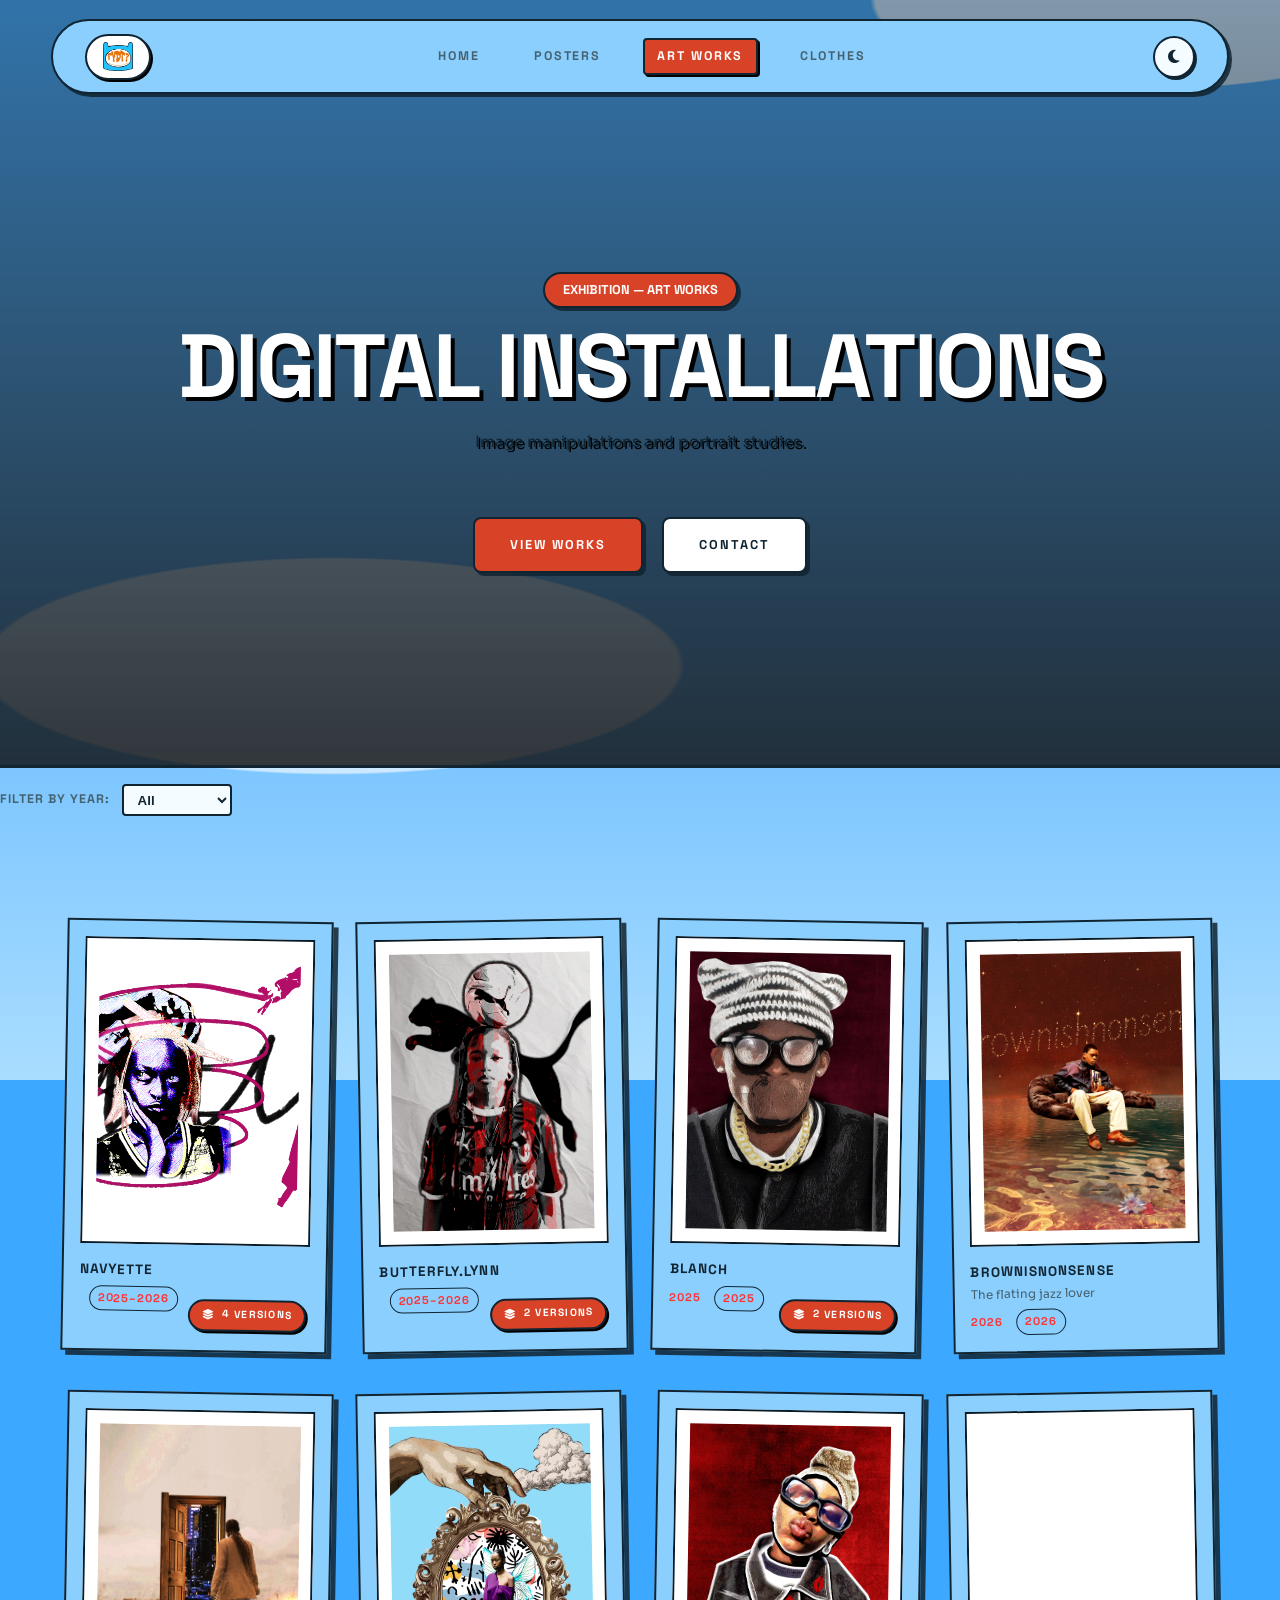
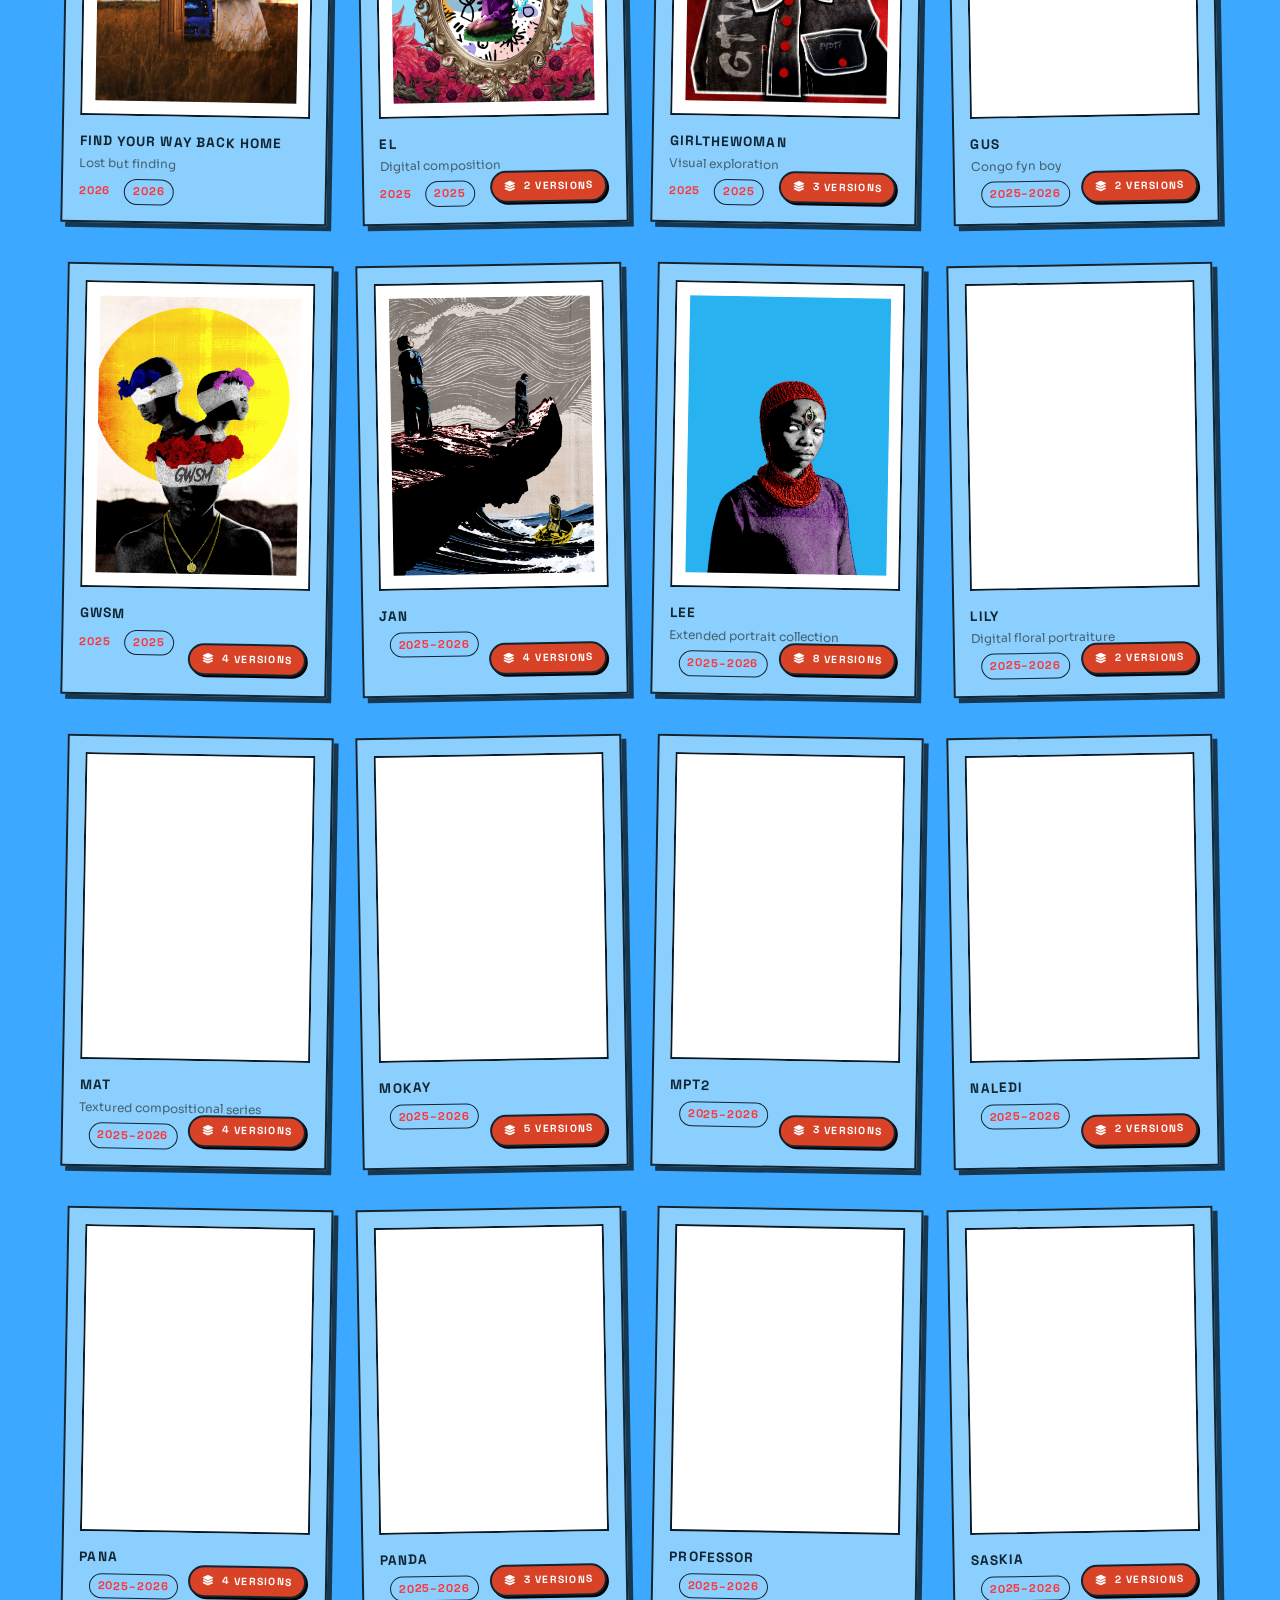
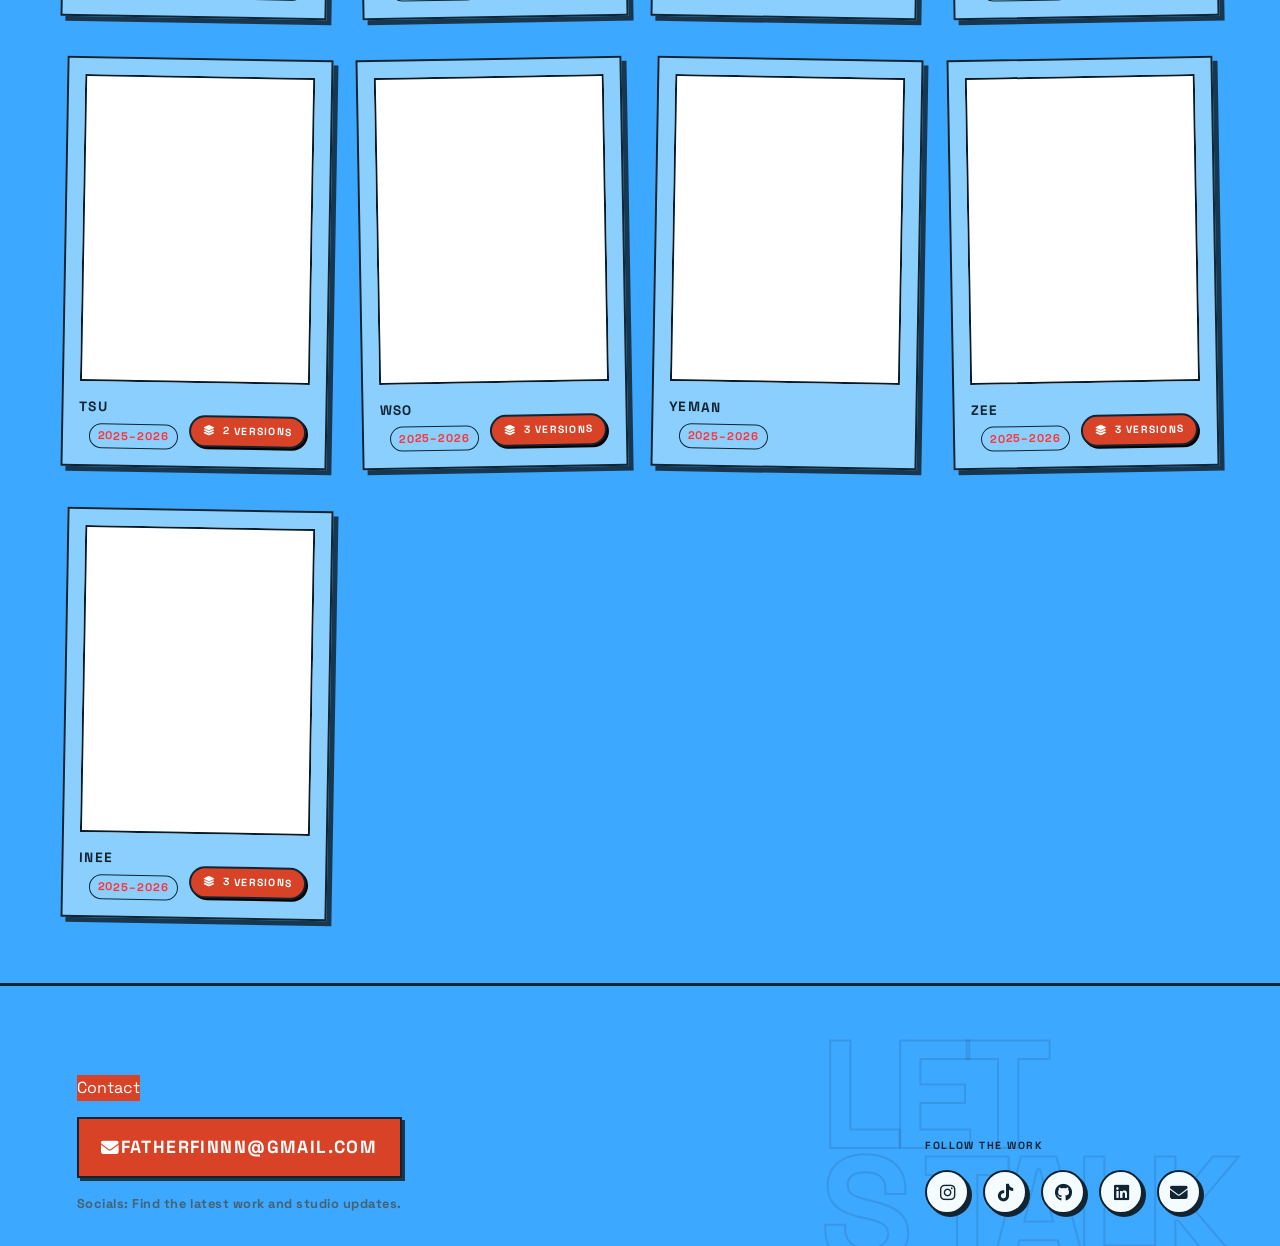
==== commit ef6530c1: "redesign" ====
--- a/Artworks.html
+++ b/Artworks.html
@@ -52,6 +52,9 @@
       <a href="Artworks.html" data-nav="art" class="active">Art Works</a>
       <a href="clothing.html" data-nav="clothes">Clothes</a>
     </nav>
+    <button class="theme-toggle" type="button" aria-label="Switch to dark mode" aria-pressed="false" title="Toggle light and dark mode">
+      <i class="fa-solid fa-moon" aria-hidden="true"></i>
+    </button>
   </header>
 
   <main id="main-content">
@@ -467,9 +470,9 @@
     <div class="footer-info">
       <p class="eyebrow">Contact</p>
       <div class="email-cta">
-        <a href="mailto:ali@museumfolio.com" class="btn btn-dark email-btn">
+        <a href="mailto:fatherfinnn@gmail.com" class="contact-email email-btn">
           <i class="fa-solid fa-envelope" aria-hidden="true"></i>
-          <span>ali@museumfolio.com</span>
+          <span>fatherfinnn@gmail.com</span>
         </a>
       </div>
       <p class="footer-subtext">Socials: Find the latest work and studio updates.</p>
@@ -478,7 +481,7 @@
       <a href="https://www.instagram.com/finnyoudidthis/" target="_blank" rel="noreferrer" aria-label="Instagram">
         <i class="fab fa-instagram" aria-hidden="true"></i>
       </a>
-      <a href="https://www.tiktok.com/" target="_blank" rel="noreferrer" aria-label="TikTok">
+      <a href="https://www.tiktok.com/@finn.psb?_r=1&_t=ZS-99DDhGolilQ" target="_blank" rel="noreferrer" aria-label="TikTok">
         <i class="fab fa-tiktok" aria-hidden="true"></i>
       </a>
       <a href="https://github.com/" target="_blank" rel="noreferrer" aria-label="GitHub">
@@ -487,7 +490,7 @@
       <a href="https://www.linkedin.com/" target="_blank" rel="noreferrer" aria-label="LinkedIn">
         <i class="fab fa-linkedin" aria-hidden="true"></i>
       </a>
-      <a href="mailto:ali@museumfolio.com" aria-label="Email Direct">
+      <a href="mailto:fatherfinnn@gmail.com" aria-label="Email Direct">
         <i class="fas fa-envelope" aria-hidden="true"></i>
       </a>
     </div>
--- a/style.css
+++ b/style.css
@@ -1,21 +1,13 @@
-/* ==========================================================================
-   PRODUCTION CSS ARCHITECTURE — EDITORIAL GALLERY & DIGITAL STUDIO
-   Aesthetic: Raw Grunge / Neo-Brutalist Indie Zine / High-Contrast Tactile
-   ========================================================================== */
-
-/* --------------------------------------------------------------------------
-   01. DESIGN SYSTEM & COLOR TOKENS (PUNK GRUNGE / NEO-BRUTALIST THEME)
-   -------------------------------------------------------------------------- */
+
 :root {
   /* Color System - Pitch Black, Dark Slate & Rust Accent */
-  --bg-primary: #0a0a0a;
-  --bg-secondary: #121212;
-  --bg-surface: #181818;
-  --bg-surface-elevated: #222222;
-
-  --text-main: #f5f5f5;
-  --text-muted: #a0a0a0;
-  --text-dim: #666666;
+  --bg-primary: #3da8ff;
+  --bg-secondary: #8bcfff;
+  --bg-surface: #f5fcff;
+  --bg-surface-elevated: #ffffff;
+  --text-main: #102431;
+  --text-muted: #456270;
+  --text-dim: #6d8792;
 
   /* Raw Accent Colors */
   --accent: #d84327;
@@ -24,14 +16,14 @@
   --accent-subtle: rgba(216, 67, 39, 0.15);
 
   /* Hard Brutalist Borders & Shadow System */
-  --border-subtle: #262626;
+  --border-subtle: #9ac7d8;
   --border-accent: #d84327;
   --border-accent-strong: #ff3333;
-  --border-strong: #000000;
-
-  --shadow-hard-sm: 3px 3px 0px #000000;
-  --shadow-hard-md: 5px 5px 0px #000000;
-  --shadow-hard-lg: 8px 8px 0px #000000;
+  --border-strong: #102431;
+
+  --shadow-hard-sm: 3px 3px 0px rgba(16, 36, 49, 0.85);
+  --shadow-hard-md: 5px 5px 0px rgba(16, 36, 49, 0.85);
+  --shadow-hard-lg: 8px 8px 0px rgba(16, 36, 49, 0.85);
 
   /* Typography Families */
   --font-display: 'Space Grotesk', -apple-system, BlinkMacSystemFont, sans-serif;
@@ -64,6 +56,21 @@
   --transition-smooth: 0.25s var(--ease-tactile);
 }
 
+html[data-theme="dark"] {
+  --bg-primary: #0a0a0a;
+  --bg-secondary: #121212;
+  --bg-surface: #181818;
+  --bg-surface-elevated: #222222;
+  --text-main: #f5f5f5;
+  --text-muted: #a0a0a0;
+  --text-dim: #666666;
+  --border-subtle: #262626;
+  --border-strong: #000000;
+  --shadow-hard-sm: 3px 3px 0px #000000;
+  --shadow-hard-md: 5px 5px 0px #000000;
+  --shadow-hard-lg: 8px 8px 0px #000000;
+}
+
 /* --------------------------------------------------------------------------
    02. RESET & BASE ARCHITECTURE
    -------------------------------------------------------------------------- */
@@ -77,8 +84,10 @@
   scroll-behavior: smooth;
   font-size: 16px;
   background-color: var(--bg-primary);
-  color-scheme: dark;
-}
+  color-scheme: light;
+}
+
+html[data-theme="dark"] { color-scheme: dark; }
 
 html.lenis, html.lenis body {
   height: auto;
@@ -93,16 +102,22 @@
   background-color: var(--bg-primary);
   color: var(--text-main);
   line-height: 1.6;
-  overflow-x: hidden;
+  overflow-x: clip;
+  overflow-y: auto;
   -webkit-font-smoothing: antialiased;
   text-rendering: optimizeLegibility;
   position: relative;
   min-height: 100vh;
-}
+  isolation: isolate;
+}
+
+body > * { position: relative; z-index: 1; }
 
 body.nav-open {
   overflow: hidden; /* Prevents background scrolling when mobile menu is open */
 }
+
+body.modal-open { overflow: hidden; }
 
 a {
   color: inherit;
@@ -142,12 +157,9 @@
   inset: -20%;
   width: 140%;
   height: 140%;
-  background: 
-    radial-gradient(ellipse at 20% 20%, rgba(216, 67, 39, 0.12) 0%, transparent 50%),
-    radial-gradient(ellipse at 80% 70%, rgba(255, 51, 51, 0.08) 0%, transparent 60%),
-    radial-gradient(ellipse at 50% 30%, rgba(18, 18, 18, 0.95) 0%, transparent 70%);
+  background: linear-gradient(180deg, #3da8ff 0%, #66baff 62%, #a9ddff 100%);
   pointer-events: none;
-  z-index: -3;
+  z-index: 0;
 }
 
 /* Moving Film Grain Cloud Texture Layers */
@@ -157,22 +169,25 @@
   inset: -50%;
   width: 200%;
   height: 200%;
-  background-image: 
-    radial-gradient(circle at 30% 40%, rgba(255, 255, 255, 0.03) 0%, transparent 20%),
-    radial-gradient(circle at 70% 60%, rgba(216, 67, 39, 0.05) 0%, transparent 25%),
-    radial-gradient(circle at 40% 80%, rgba(255, 255, 255, 0.02) 0%, transparent 18%);
-  filter: contrast(1.2);
+  background-image: radial-gradient(ellipse 18% 8% at 12% 35%, rgba(255,255,255,.82) 0 55%, transparent 56%), radial-gradient(ellipse 25% 11% at 38% 62%, rgba(255,255,255,.68) 0 54%, transparent 55%), radial-gradient(ellipse 20% 9% at 70% 25%, rgba(255,255,255,.75) 0 54%, transparent 55%), radial-gradient(ellipse 30% 12% at 92% 78%, rgba(255,255,255,.62) 0 53%, transparent 54%);
   pointer-events: none;
-  z-index: -2;
-  opacity: 0.85;
-  animation: floatClouds 45s ease-in-out infinite alternate;
+  z-index: 0;
+  opacity: 0.9;
+  animation: cloudsAcrossSky 55s linear infinite;
   will-change: transform;
 }
 
-@keyframes floatClouds {
-  0% { transform: translate(0, 0) scale(1); }
-  50% { transform: translate(-4%, 3%) scale(1.05); }
-  100% { transform: translate(3%, -4%) scale(0.98); }
+html[data-theme="dark"] body::before {
+  background: linear-gradient(180deg, #101b2a 0%, #1b2938 60%, #0d121a 100%);
+}
+
+html[data-theme="dark"] body::after {
+  background-image: radial-gradient(ellipse 22% 10% at 12% 35%, rgba(5,12,20,.75) 0 55%, transparent 56%), radial-gradient(ellipse 28% 13% at 38% 62%, rgba(7,15,24,.82) 0 54%, transparent 55%), radial-gradient(ellipse 21% 9% at 70% 25%, rgba(3,9,16,.76) 0 54%, transparent 55%), radial-gradient(ellipse 31% 13% at 92% 78%, rgba(5,12,20,.82) 0 53%, transparent 54%);
+}
+
+@keyframes cloudsAcrossSky {
+  from { transform: translateX(-12%); }
+  to { transform: translateX(12%); }
 }
 
 #starCanvas {
@@ -193,14 +208,8 @@
 }
 
 /* --------------------------------------------------------------------------
-   Mobile Performance & Responsive Layout Enhancements
-   - Reduce costly animations on small devices
-   - Simplify card transforms and grid for mobile
-   - Show mobile menu toggle and provide an accessible nav overlay
-   -------------------------------------------------------------------------- */
-
-/* Prefer vertical pan scrolling on touch devices */
-html, body, .section { touch-action: pan-y; }
+   Mobile Performance
+----
 
 /* Target small screens */
 @media (max-width: 850px) {
@@ -299,6 +308,7 @@
 }
 
 .no-animations body::after { animation: none !important; }
+.no-animations body::after { animation: cloudsAcrossSky 90s linear infinite; }
 
 
 /* --------------------------------------------------------------------------
@@ -430,7 +440,7 @@
   padding: 0.4rem 1rem;
   border: 2px solid var(--border-strong);
   border-radius: var(--radius-pill);
-  background: var(--accent);
+  background: #ffffff;
   box-shadow: 2px 2px 0px #000000;
   transition: all var(--transition-fast);
 }
@@ -455,6 +465,28 @@
   gap: 1.8rem;
   align-items: center;
 }
+
+.theme-toggle {
+  display: inline-flex;
+  align-items: center;
+  justify-content: center;
+  width: 42px;
+  height: 42px;
+  border: 2px solid var(--border-strong);
+  border-radius: 50%;
+  background: var(--bg-surface);
+  color: var(--text-main);
+  box-shadow: 2px 2px 0 var(--border-strong);
+  transition: transform var(--transition-fast), background-color var(--transition-fast), color var(--transition-fast);
+}
+
+.theme-toggle:hover {
+  background: var(--accent);
+  color: #ffffff;
+  transform: translate(-1px, -1px);
+}
+
+.theme-toggle i { font-size: 0.95rem; }
 
 .site-nav a {
   font-family: var(--font-display);
@@ -540,7 +572,7 @@
   display: flex;
   align-items: center;
   justify-content: center;
-  padding: 0 5vw;
+  padding: 0;
   overflow: hidden;
   border-bottom: 3px solid var(--border-strong);
 }
@@ -700,6 +732,314 @@
   animation: scrollLoop 1.8s infinite;
 }
 
+/* Personal home-page introduction */
+.personal-hero {
+  min-height: 92vh;
+  background: #090909;
+  color: #ffffff;
+  border-bottom-color: #000000;
+}
+
+.personal-hero .hero-background-video {
+  opacity: 0.2;
+  filter: contrast(1.15) brightness(0.55) grayscale(0.8);
+}
+
+.personal-hero .hero-stage {
+  min-height: 92vh;
+  max-width: 1280px;
+  grid-template-columns: minmax(280px, 0.85fr) minmax(320px, 1.15fr);
+  gap: clamp(2rem, 7vw, 8rem);
+  padding: 7rem 4vw 4rem;
+}
+
+.personal-hero-art {
+  position: relative;
+  width: min(100%, 430px);
+  aspect-ratio: 3 / 4;
+  justify-self: center;
+  background: #ffffff;
+  border: 3px solid #000000;
+  box-shadow: 12px 12px 0 var(--accent);
+  transform: rotate(-3deg);
+}
+
+.personal-hero-art > img:first-of-type {
+  width: 100%;
+  height: 100%;
+  object-fit: cover;
+  object-position: center 25%;
+  filter: grayscale(1) contrast(1.2);
+  border: 0;
+}
+
+.personal-hero-copy {
+  max-width: 620px;
+  text-align: left;
+  animation: none;
+}
+
+.personal-hero-copy .eyebrow {
+  color: #090909;
+  background: #ffffff;
+  border-color: #ffffff;
+  box-shadow: 4px 4px 0 var(--accent-hot);
+}
+
+.personal-kicker {
+  margin: 1.25rem 0 0.75rem;
+  color: #f47b20;
+  font-family: var(--font-display);
+  font-size: 0.8rem;
+  font-weight: 800;
+  letter-spacing: 0.16em;
+  text-transform: uppercase;
+}
+
+.personal-hero-copy h1 {
+  margin-bottom: 1.25rem;
+  color: #ffffff;
+  font-size: clamp(4rem, 9vw, 8.5rem);
+  letter-spacing: -0.06em;
+  text-transform: none;
+  text-shadow: 6px 6px 0 var(--accent);
+}
+
+.personal-intro {
+  max-width: 500px;
+  margin-bottom: 1.5rem;
+  color: #eeeeee;
+  font-size: clamp(1rem, 1.5vw, 1.25rem);
+  line-height: 1.55;
+}
+
+.personal-hero-copy .rotate-text {
+  left: 0;
+  transform: none;
+  color: #ffffff;
+  text-align: left;
+  text-shadow: none;
+}
+
+.personal-hero-copy .hero-text-rotator {
+  max-width: 560px;
+}
+
+.personal-hero-copy .btn-secondary {
+  background: transparent;
+  color: #ffffff;
+  border-color: #ffffff;
+}
+
+.personal-intro-section {
+  min-height: 92vh;
+  padding: clamp(4rem, 8vw, 8rem) 7vw;
+  background: transparent;
+  color: #ffffff;
+  border-bottom: 0;
+}
+
+.personal-intro-layout {
+  display: grid;
+  grid-template-columns: minmax(280px, 0.8fr) minmax(320px, 1.2fr);
+  align-items: center;
+  gap: clamp(3rem, 8vw, 9rem);
+  max-width: 1280px;
+  margin: 0 auto;
+}
+
+.personal-intro-section .personal-hero-art {
+  width: min(100%, 420px);
+  justify-self: center;
+  box-shadow: 12px 12px 0 var(--accent);
+}
+
+.personal-intro-section .personal-hero-copy {
+  max-width: 650px;
+}
+
+.personal-intro-section .personal-hero-copy h2 {
+  margin-bottom: 1.25rem;
+  color: #ffffff;
+  font-family: var(--font-display);
+  font-size: clamp(4rem, 8vw, 8rem);
+  line-height: 0.9;
+  letter-spacing: -0.06em;
+  text-shadow: 6px 6px 0 var(--accent);
+}
+
+.personal-about-details {
+  display: grid;
+  grid-template-columns: repeat(2, minmax(0, 1fr));
+  gap: 1rem;
+  margin-top: 2rem;
+}
+
+.personal-about-details .about-detail {
+  position: relative;
+  min-height: 190px;
+  padding: 2.25rem 2rem 1.75rem;
+  background: var(--bg-surface);
+  border: 2.5px solid var(--border-strong);
+  border-radius: 52% 48% 45% 55% / 45% 42% 58% 55%;
+  box-shadow: var(--shadow-hard-md);
+}
+
+.personal-about-details h3 {
+  margin-bottom: 0.5rem;
+  color: #3da8ff;
+  font-family: var(--font-display);
+  font-size: 0.8rem;
+  text-transform: uppercase;
+}
+
+.personal-about-details p {
+  color: #dddddd;
+  font-size: 0.76rem;
+  line-height: 1.5;
+}
+
+html[data-theme="light"] .personal-intro-section,
+html[data-theme="light"] .personal-intro-section .personal-hero-copy {
+  color: var(--text-main);
+}
+
+html[data-theme="light"] .personal-intro-section .personal-hero-copy h2 {
+  color: var(--text-main);
+  text-shadow: 4px 4px 0 rgba(255, 255, 255, 0.8);
+}
+
+html[data-theme="light"] .personal-intro-section .personal-intro,
+html[data-theme="light"] .personal-intro-section .rotate-text {
+  color: var(--text-main);
+}
+
+html[data-theme="light"] .personal-intro-section .personal-hero-copy .btn-secondary {
+  color: var(--text-main);
+  border-color: var(--border-strong);
+}
+
+html[data-theme="light"] .personal-about-details p {
+  color: var(--text-muted);
+}
+
+.skills-section,
+.process-section {
+  position: relative;
+}
+
+.skills-wrapper {
+  display: grid;
+  grid-template-columns: repeat(2, minmax(0, 1fr));
+  gap: 1.5rem;
+}
+
+.skills-group,
+.process-card {
+  background: var(--bg-surface);
+  border: 2.5px solid var(--border-strong);
+  box-shadow: var(--shadow-hard-md);
+}
+
+.skills-group {
+  padding: clamp(1.5rem, 3vw, 2.5rem);
+}
+
+.skills-group-title {
+  margin-bottom: 1.5rem;
+  color: var(--accent);
+  font-family: var(--font-display);
+  font-size: 0.85rem;
+  font-weight: 900;
+  letter-spacing: 0.12em;
+  text-transform: uppercase;
+}
+
+.skills-tags {
+  display: flex;
+  flex-wrap: wrap;
+  gap: 0.75rem;
+}
+
+.skill-pill {
+  padding: 0.65rem 0.9rem;
+  border: 2px solid var(--border-strong);
+  background: var(--bg-secondary);
+  color: var(--text-main);
+  font-family: var(--font-display);
+  font-size: 0.78rem;
+  font-weight: 800;
+}
+
+.process-grid {
+  display: grid;
+  grid-template-columns: repeat(5, minmax(0, 1fr));
+  gap: 1rem;
+}
+
+.process-card {
+  min-height: 220px;
+  padding: 1.4rem;
+}
+
+.process-card:nth-child(even) {
+  transform: translateY(1.25rem);
+}
+
+.process-number {
+  display: block;
+  margin-bottom: 2rem;
+  color: var(--accent-hot);
+  font-family: var(--font-display);
+  font-size: 1.6rem;
+  font-weight: 900;
+}
+
+.process-card h3 {
+  margin-bottom: 0.65rem;
+  color: var(--text-main);
+  font-family: var(--font-display);
+  font-size: 1.1rem;
+  text-transform: uppercase;
+}
+
+.process-card p {
+  color: var(--text-muted);
+  font-size: 0.78rem;
+  line-height: 1.55;
+}
+
+@media (max-width: 850px) {
+  .personal-hero .hero-stage {
+    grid-template-columns: 1fr;
+    gap: 3rem;
+    padding-top: 8rem;
+  }
+
+  .personal-hero-art {
+    width: min(72vw, 330px);
+    justify-self: start;
+    margin-left: 4vw;
+  }
+
+  .personal-hero-copy { text-align: left; }
+  .personal-hero-copy h1 { font-size: clamp(3.8rem, 16vw, 6rem); }
+
+  .personal-intro-layout { grid-template-columns: 1fr; }
+  .personal-intro-section .personal-hero-art {
+    width: min(100%, 300px);
+    justify-self: start;
+  }
+  .personal-about-details { grid-template-columns: 1fr; }
+
+  .skills-wrapper,
+  .process-grid {
+    grid-template-columns: 1fr;
+  }
+
+  .process-card:nth-child(even) { transform: none; }
+}
+
 @keyframes scrollLoop {
   0% { transform: translateY(-100%); }
   100% { transform: translateY(200%); }
@@ -1358,36 +1698,109 @@
 /* Site Footer */
 .site-footer {
   width: 100%;
-  padding: 3.5rem 5vw;
-  background: var(--bg-secondary);
+  padding: clamp(3rem, 7vw, 6rem) 6vw 2rem;
+  background: var(--bg-primary);
   border-top: 3px solid var(--border-strong);
   display: grid;
-  grid-template-columns: 1fr auto;
+  grid-template-columns: minmax(0, 1fr) auto;
   align-items: center;
-  gap: 2rem;
+  gap: 3rem;
   font-family: var(--font-display);
   box-sizing: border-box;
-}
-
-.site-footer .footer-brand {
+  position: relative;
+  overflow: hidden;
+}
+
+.site-footer::before {
+  content: 'LET\A S TALK';
+  white-space: pre;
+  position: absolute;
+  right: 4vw;
+  bottom: -1.4rem;
+  color: transparent;
+  font-size: clamp(4rem, 12vw, 10rem);
+  font-weight: 900;
+  line-height: 0.75;
+  letter-spacing: -0.08em;
+  -webkit-text-stroke: 2px rgba(16, 36, 49, 0.12);
+  pointer-events: none;
+}
+
+.site-footer .footer-info {
+  position: relative;
+  z-index: 1;
   display: flex;
   flex-direction: column;
-  gap: 0.4rem;
-}
-
-.site-footer .footer-title {
-  font-size: 1rem;
+  align-items: flex-start;
+  gap: 1rem;
+}
+
+.site-footer .footer-info .eyebrow {
+  margin: 0;
+  color: #ffffff;
+  background: var(--accent);
+  border-color: var(--border-strong);
+}
+
+.site-footer .email-cta {
+  display: flex;
+}
+
+.site-footer .contact-email {
+  display: inline-flex;
+  align-items: center;
+  justify-content: center;
+  min-height: 58px;
+  padding: 0.9rem 1.4rem;
+  background: var(--accent);
+  border: 2.5px solid var(--border-strong);
+  box-shadow: var(--shadow-hard-sm);
+  color: #ffffff;
+  font-family: var(--font-display);
+  font-size: clamp(0.85rem, 1.5vw, 1.1rem);
+  font-weight: 800;
+  letter-spacing: 0.08em;
+  text-transform: uppercase;
+  transition: all var(--transition-fast);
+}
+
+.site-footer .contact-email:hover {
+  background: var(--accent-hot);
+  color: #ffffff;
+  transform: translate(-2px, -2px);
+  box-shadow: var(--shadow-hard-md);
+}
+
+.site-footer .contact-email:active {
+  transform: translate(2px, 2px);
+  box-shadow: 1px 1px 0 var(--border-strong);
+}
+
+.site-footer .footer-subtext {
+  margin: 0;
+  color: var(--text-muted);
+  font-size: 0.8rem;
+  font-weight: 700;
+  letter-spacing: 0.04em;
+}
+
+.site-footer .social-links {
+  position: relative;
+  z-index: 1;
+  display: grid;
+  grid-template-columns: repeat(5, 46px);
+  gap: 0.75rem;
+  align-self: end;
+}
+
+.site-footer .social-links::before {
+  content: 'FOLLOW THE WORK';
+  grid-column: 1 / -1;
+  margin-bottom: 0.25rem;
+  color: var(--text-main);
+  font-size: 0.65rem;
   font-weight: 900;
-  text-transform: uppercase;
-  letter-spacing: 0.15em;
-  color: #ffffff;
-}
-
-.site-footer .footer-copy {
-  font-size: 0.75rem;
-  color: var(--text-muted);
-  font-weight: 600;
-  letter-spacing: 0.05em;
+  letter-spacing: 0.14em;
 }
 
 .socials, 
@@ -1410,7 +1823,7 @@
   background: var(--bg-surface);
   border: 2px solid var(--border-strong);
   border-radius: var(--radius-pill);
-  box-shadow: 3px 3px 0px #000000;
+  box-shadow: 3px 3px 0px var(--border-strong);
   color: var(--text-main);
   transition: all var(--transition-fast);
   text-decoration: none;
@@ -1440,13 +1853,13 @@
   color: #ffffff;
   border-color: var(--border-strong);
   transform: translate(-2px, -2px);
-  box-shadow: 4px 4px 0px #000000;
+  box-shadow: 4px 4px 0px var(--border-strong);
 }
 
 .socials a:active,
 .site-footer .social-links a:active {
   transform: translate(2px, 2px);
-  box-shadow: 1px 1px 0px #000000;
+  box-shadow: 1px 1px 0px var(--border-strong);
 }
 
 /* --------------------------------------------------------------------------
@@ -1601,4 +2014,29 @@
     text-align: center;
     justify-items: center;
   }
+
+  .site-footer .footer-info {
+    align-items: center;
+  }
+
+  .site-footer .social-links {
+    align-self: center;
+  }
+}
+
+html[data-theme="light"] .section-heading h2,
+html[data-theme="light"] .homepage-heading h2,
+html[data-theme="light"] .contact-info h2,
+html[data-theme="light"] .site-footer .footer-title,
+html[data-theme="light"] .modal-meta-header h2 {
+  color: var(--text-main);
+  text-shadow: 3px 3px 0 rgba(255, 255, 255, 0.7);
+}
+
+html[data-theme="light"] .section-heading h2,
+html[data-theme="light"] .homepage-heading h2,
+html[data-theme="light"] .contact-info h2,
+html[data-theme="light"] .site-footer .footer-title,
+html[data-theme="light"] .modal-meta-header h2 {
+  color: var(--text-main) !important;
 }
